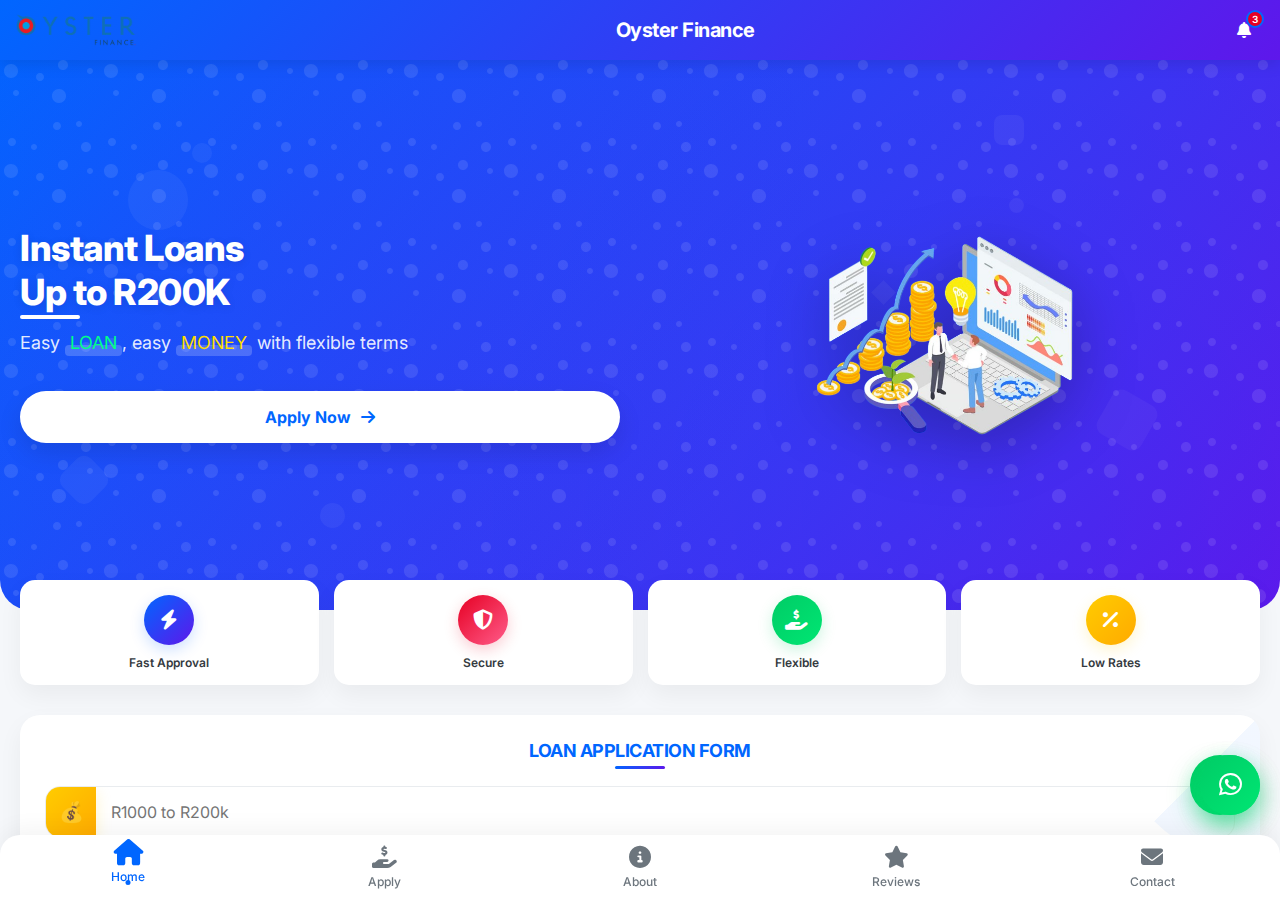
==== index.html @ 694b8315 "Update index.html" ====
<!DOCTYPE html>
<html lang="en">
<head>
<meta charset="UTF-8">
<meta name="viewport" content="width=device-width, initial-scale=1.0, maximum-scale=1.0, user-scalable=no, viewport-fit=cover">
<title>Oyster Finance</title>
<meta name="theme-color" content="#0066ff">
<meta name="apple-mobile-web-app-capable" content="yes">
<meta name="apple-mobile-web-app-status-bar-style" content="black-translucent">
<link rel="manifest" href="manifest.json">
<link rel="apple-touch-icon" href="img/logo.png">
<link href="https://fonts.googleapis.com/css2?family=Inter:wght@300;400;500;600;700;800&display=swap" rel="stylesheet">
<link rel="stylesheet" href="https://cdnjs.cloudflare.com/ajax/libs/font-awesome/6.4.0/css/all.min.css">
<style>
    /* Reset and Base Styles */
    * {
        margin: 0;
        padding: 0;
        box-sizing: border-box;
        -webkit-tap-highlight-color: transparent;
        font-family: 'Inter', -apple-system, BlinkMacSystemFont, 'Segoe UI', Roboto, Oxygen, Ubuntu, sans-serif;
    }

    :root {
        --primary: #0066ff;
        --primary-dark: #0055cc;
        --primary-light: #4d94ff;
        --primary-gradient: linear-gradient(135deg, #0066ff, #5e17eb);
        --secondary: #e60023;
        --secondary-dark: #cc0000;
        --secondary-light: #ff3355;
        --secondary-gradient: linear-gradient(135deg, #e60023, #ff5c8a);
        --success: #00cc66;
        --success-dark: #00aa55;
        --success-light: #33dd87;
        --success-gradient: linear-gradient(135deg, #00cc66, #00e673);
        --warning: #ffcc00;
        --warning-gradient: linear-gradient(135deg, #ffcc00, #ffaa00);
        --light: #f8f9fa;
        --dark: #212529;
        --gray: #6c757d;
        --gray-light: #e9ecef;
        --gray-dark: #343a40;
        --body-bg: #f5f7fa;
        --card-shadow: 0 10px 25px rgba(0, 0, 0, 0.05);
        --card-shadow-hover: 0 15px 35px rgba(0, 0, 0, 0.1);
        --bottom-nav-height: 65px;
        --header-height: 60px;
        --safe-area-top: env(safe-area-inset-top, 0px);
        --safe-area-bottom: env(safe-area-inset-bottom, 0px);
        --safe-area-left: env(safe-area-inset-left, 0px);
        --safe-area-right: env(safe-area-inset-right, 0px);
    }

    html, body {
        height: 100%;
        width: 100%;
        overflow-x: hidden;
        background-color: var(--body-bg);
        color: var(--dark);
        position: fixed;
        overscroll-behavior: none;
    }

    /* App Container */
    .app-container {
        display: flex;
        flex-direction: column;
        height: 100%;
        width: 100%;
        overflow: hidden;
        position: relative;
    }

    /* App Header */
    .app-header {
        height: calc(var(--header-height) + var(--safe-area-top));
        padding-top: var(--safe-area-top);
        background: var(--primary-gradient);
        color: white;
        display: flex;
        align-items: center;
        justify-content: space-between;
        padding-left: max(16px, var(--safe-area-left));
        padding-right: max(16px, var(--safe-area-right));
        position: relative;
        z-index: 10;
        box-shadow: 0 4px 15px rgba(0, 0, 0, 0.1);
    }

    .logo-container {
        display: flex;
        align-items: center;
        height: 40px;
    }

    .logo-container img {
        height: 32px;
        width: auto;
        margin-right: 10px;
    }

    .app-header h1 {
        font-size: 20px;
        font-weight: 700;
        letter-spacing: -0.5px;
    }

    .header-icon {
        width: 40px;
        height: 40px;
        display: flex;
        align-items: center;
        justify-content: center;
        border-radius: 50%;
        cursor: pointer;
        transition: all 0.2s;
        position: relative;
    }

    .header-icon:active {
        background-color: rgba(255, 255, 255, 0.2);
        transform: scale(0.95);
    }

    .header-icon .badge {
        position: absolute;
        top: 0;
        right: 0;
        width: 18px;
        height: 18px;
        background-color: var(--secondary);
        color: white;
        border-radius: 50%;
        font-size: 10px;
        font-weight: 600;
        display: flex;
        align-items: center;
        justify-content: center;
        border: 2px solid var(--primary);
        animation: pulse 2s infinite;
    }

    /* App Content */
    .app-content {
        flex: 1;
        overflow-y: auto;
        overflow-x: hidden;
        -webkit-overflow-scrolling: touch;
        padding-bottom: calc(var(--bottom-nav-height) + var(--safe-area-bottom) + 20px);
        scroll-behavior: smooth;
        position: relative;
    }

    /* Bottom Navigation */
    .bottom-nav {
        position: fixed;
        bottom: 0;
        left: 0;
        right: 0;
        height: calc(var(--bottom-nav-height) + var(--safe-area-bottom));
        padding-bottom: var(--safe-area-bottom);
        background-color: white;
        display: flex;
        justify-content: space-around;
        align-items: center;
        box-shadow: 0 -5px 25px rgba(0, 0, 0, 0.05);
        z-index: 100;
        border-top-left-radius: 20px;
        border-top-right-radius: 20px;
    }

    .nav-item {
        display: flex;
        flex-direction: column;
        align-items: center;
        justify-content: center;
        flex: 1;
        height: 100%;
        color: var(--gray);
        transition: all 0.3s;
        cursor: pointer;
        min-width: 60px;
        max-width: 80px;
        position: relative;
    }

    .nav-item.active {
        color: var(--primary);
        transform: translateY(-5px);
    }

    .nav-item.active::after {
        content: '';
        position: absolute;
        bottom: 10px;
        left: 50%;
        transform: translateX(-50%);
        width: 5px;
        height: 5px;
        background-color: var(--primary);
        border-radius: 50%;
    }

    .nav-item i {
        font-size: 22px;
        margin-bottom: 6px;
        transition: transform 0.3s;
    }

    .nav-item.active i {
        transform: scale(1.2);
    }

    .nav-item span {
        font-size: 12px;
        font-weight: 500;
        transition: opacity 0.3s;
    }

    /* Pages */
    .page {
        display: none;
        animation: fadeIn 0.3s ease-in-out;
        min-height: 100%;
    }

    .page.active {
        display: block;
    }

    @keyframes fadeIn {
        from { opacity: 0; transform: translateY(10px); }
        to { opacity: 1; transform: translateY(0); }
    }

    /* Advanced Hero Section with Grid Layout */
    .hero-section {
        position: relative;
        padding: 0;
        overflow: hidden;
        border-radius: 0 0 30px 30px;
        margin-bottom: 30px;
        height: 65vh;
        max-height: 550px;
        min-height: 450px;
        display: grid;
        grid-template-columns: 1fr 1fr;
    }

    .hero-bg {
        position: absolute;
        top: 0;
        left: 0;
        width: 100%;
        height: 100%;
        background: var(--primary-gradient);
        z-index: 1;
    }

    .hero-overlay {
        position: absolute;
        top: 0;
        left: 0;
        width: 100%;
        height: 100%;
        background: url("data:image/svg+xml,%3Csvg xmlns='http://www.w3.org/2000/svg' width='100' height='100' viewBox='0 0 100 100'%3E%3Cpath d='M11 18c3.866 0 7-3.134 7-7s-3.134-7-7-7-7 3.134-7 7 3.134 7 7 7zm48 25c3.866 0 7-3.134 7-7s-3.134-7-7-7-7 3.134-7 7 3.134 7 7 7zm-43-7c1.657 0 3-1.343 3-3s-1.343-3-3-3-3 1.343-3 3 1.343 3 3 3zm63 31c1.657 0 3-1.343 3-3s-1.343-3-3-3-3 1.343-3 3 1.343 3 3 3zM34 90c1.657 0 3-1.343 3-3s-1.343-3-3-3-3 1.343-3 3 1.343 3 3 3zm56-76c1.657 0 3-1.343 3-3s-1.343-3-3-3-3 1.343-3 3 1.343 3 3 3zM12 86c2.21 0 4-1.79 4-4s-1.79-4-4-4-4 1.79-4 4 1.79 4 4 4zm28-65c2.21 0 4-1.79 4-4s-1.79-4-4-4-4 1.79-4 4 1.79 4 4 4zm23-11c2.76 0 5-2.24 5-5s-2.24-5-5-5-5 2.24-5 5 2.24 5 5 5zm-6 60c2.21 0 4-1.79 4-4s-1.79-4-4-4-4 1.79-4 4 1.79 4 4 4zm29 22c2.76 0 5-2.24 5-5s-2.24-5-5-5-5 2.24-5 5 2.24 5 5 5z' fill='%23ffffff' fill-opacity='0.1'/%3E%3C/svg%3E"),
                         radial-gradient(circle at 25% 25%, rgba(94, 23, 235, 0.1) 0%, transparent 50%),
                         radial-gradient(circle at 75% 75%, rgba(0, 102, 255, 0.1) 0%, transparent 50%);
        z-index: 2;
        opacity: 1;
    }

    .hero-content {
        position: relative;
        z-index: 3;
        padding: 30px 20px;
        height: 100%;
        display: flex;
        flex-direction: column;
        justify-content: center;
        grid-column: 1;
    }

    .hero-image-container {
        position: relative;
        z-index: 3;
        height: 100%;
        display: flex;
        align-items: center;
        justify-content: center;
        grid-column: 2;
        padding: 20px;
    }

    .hero-title {
        font-size: 36px;
        font-weight: 800;
        color: white;
        margin-bottom: 15px;
        line-height: 1.2;
        letter-spacing: -0.5px;
        text-shadow: 0 2px 10px rgba(0, 0, 0, 0.1);
        position: relative;
    }

    .hero-title::after {
        content: '';
        position: absolute;
        bottom: -5px;
        left: 0;
        width: 60px;
        height: 4px;
        background: white;
        border-radius: 2px;
    }

    .hero-subtitle {
        font-size: 18px;
        color: rgba(255, 255, 255, 0.9);
        margin-bottom: 25px;
        line-height: 1.5;
        font-weight: 400;
    }

    .hero-highlight {
        position: relative;
        display: inline-block;
        padding: 0 5px;
        z-index: 1;
    }

    .hero-highlight::before {
        content: '';
        position: absolute;
        bottom: 0;
        left: 0;
        width: 100%;
        height: 40%;
        background-color: rgba(255, 255, 255, 0.2);
        z-index: -1;
        border-radius: 4px;
    }

    .hero-highlight.green {
        color: #00ff88;
    }

    .hero-highlight.yellow {
        color: #ffdd00;
    }

    .hero-cta {
        display: inline-flex;
        align-items: center;
        justify-content: center;
        padding: 16px 30px;
        background-color: white;
        color: var(--primary);
        border-radius: 30px;
        font-weight: 700;
        font-size: 16px;
        text-decoration: none;
        box-shadow: 0 10px 25px rgba(0, 0, 0, 0.1);
        transition: all 0.3s;
        margin-top: 10px;
        position: relative;
        overflow: hidden;
    }

    .hero-cta::before {
        content: '';
        position: absolute;
        top: 0;
        left: -100%;
        width: 100%;
        height: 100%;
        background: linear-gradient(90deg, transparent, rgba(255, 255, 255, 0.2), transparent);
        transition: 0.5s;
    }

    .hero-cta:active {
        transform: scale(0.98);
        box-shadow: 0 5px 15px rgba(0, 0, 0, 0.1);
    }

    .hero-cta:active::before {
        left: 100%;
    }

    .hero-cta i {
        margin-left: 10px;
        transition: transform 0.3s;
    }

    .hero-cta:active i {
        transform: translateX(5px);
    }

    .hero-image {
        width: 100%;
        max-width: 300px;
        z-index: 4;
        filter: drop-shadow(0 15px 30px rgba(0, 0, 0, 0.25));
        animation: float 6s ease-in-out infinite;
        transform-origin: center center;
    }

    @keyframes float {
        0% { transform: translateY(0px) rotate(0deg); }
        25% { transform: translateY(-10px) rotate(2deg); }
        50% { transform: translateY(-15px) rotate(0deg); }
        75% { transform: translateY(-10px) rotate(-2deg); }
        100% { transform: translateY(0px) rotate(0deg); }
    }

    /* Animated Elements in Hero */
    .hero-shapes-container {
        position: absolute;
        top: 0;
        left: 0;
        width: 100%;
        height: 100%;
        z-index: 2;
        overflow: hidden;
    }

    .hero-shape {
        position: absolute;
        z-index: 2;
        opacity: 0.5;
    }

    .hero-shape-1 {
        top: 20%;
        left: 10%;
        width: 60px;
        height: 60px;
        background-color: rgba(255, 255, 255, 0.1);
        border-radius: 50%;
        animation: pulse 4s infinite;
    }

    .hero-shape-2 {
        bottom: 20%;
        left: 5%;
        width: 40px;
        height: 40px;
        background-color: rgba(255, 255, 255, 0.1);
        border-radius: 10px;
        transform: rotate(45deg);
        animation: pulse 5s infinite 1s;
    }

    .hero-shape-3 {
        top: 10%;
        right: 20%;
        width: 30px;
        height: 30px;
        background-color: rgba(255, 255, 255, 0.1);
        border-radius: 8px;
        animation: pulse 6s infinite 2s;
    }

    .hero-shape-4 {
        bottom: 30%;
        right: 10%;
        width: 50px;
        height: 50px;
        background-color: rgba(255, 255, 255, 0.08);
        border-radius: 10px;
        transform: rotate(30deg);
        animation: float 8s infinite 1s ease-in-out;
    }

    .hero-shape-5 {
        top: 40%;
        right: 30%;
        width: 25px;
        height: 25px;
        background-color: rgba(255, 255, 255, 0.1);
        clip-path: polygon(50% 0%, 100% 50%, 50% 100%, 0% 50%);
        animation: spin 12s infinite linear;
    }

    .hero-shape-circle {
        position: absolute;
        border-radius: 50%;
        background: rgba(255, 255, 255, 0.05);
        animation: pulse-opacity 3s infinite ease-in-out;
    }

    .hero-circle-1 {
        top: 15%;
        left: 15%;
        width: 20px;
        height: 20px;
        animation-delay: 0s;
    }

    .hero-circle-2 {
        top: 25%;
        right: 20%;
        width: 15px;
        height: 15px;
        animation-delay: 0.5s;
    }

    .hero-circle-3 {
        bottom: 15%;
        left: 25%;
        width: 25px;
        height: 25px;
        animation-delay: 1s;
    }

    @keyframes pulse {
        0% { transform: scale(1); opacity: 0.5; }
        50% { transform: scale(1.2); opacity: 0.8; }
        100% { transform: scale(1); opacity: 0.5; }
    }

    @keyframes pulse-opacity {
        0% { opacity: 0.3; }
        50% { opacity: 0.8; }
        100% { opacity: 0.3; }
    }

    @keyframes spin {
        from { transform: rotate(0deg); }
        to { transform: rotate(360deg); }
    }

    /* Feature Icons Section */
    .feature-icons {
        display: grid;
        grid-template-columns: repeat(4, 1fr);
        gap: 15px;
        margin: -60px 20px 30px;
        position: relative;
        z-index: 10;
    }

    .feature-icon-item {
        background: white;
        border-radius: 15px;
        padding: 15px 10px;
        text-align: center;
        box-shadow: var(--card-shadow);
        transition: all 0.3s;
    }

    .feature-icon-item:active {
        transform: scale(0.97);
    }

    .feature-icon {
        width: 50px;
        height: 50px;
        margin: 0 auto 10px;
        display: flex;
        align-items: center;
        justify-content: center;
        border-radius: 50%;
        color: white;
        font-size: 20px;
    }

    .icon-blue {
        background: var(--primary-gradient);
        box-shadow: 0 5px 15px rgba(0, 102, 255, 0.2);
    }

    .icon-red {
        background: var(--secondary-gradient);
        box-shadow: 0 5px 15px rgba(230, 0, 35, 0.2);
    }

    .icon-green {
        background: var(--success-gradient);
        box-shadow: 0 5px 15px rgba(0, 204, 102, 0.2);
    }

    .icon-yellow {
        background: var(--warning-gradient);
        box-shadow: 0 5px 15px rgba(255, 204, 0, 0.2);
    }

    .feature-icon-title {
        font-size: 12px;
        font-weight: 600;
        color: var(--gray-dark);
    }

    /* Loan Form */
    .loan-form-container {
        margin: 30px 20px;
        position: relative;
        z-index: 10;
    }

    .loan-form {
        background-color: white;
        border-radius: 20px;
        padding: 25px;
        box-shadow: var(--card-shadow);
        transition: all 0.3s;
        position: relative;
        overflow: hidden;
    }

    .loan-form::before {
        content: '';
        position: absolute;
        top: 0;
        right: 0;
        width: 150px;
        height: 150px;
        background: linear-gradient(135deg, transparent 0%, transparent 50%, rgba(0, 102, 255, 0.05) 50%, rgba(0, 102, 255, 0.05) 100%);
        z-index: 0;
        border-radius: 0 0 0 150px;
    }

    .loan-form:active {
        box-shadow: var(--card-shadow-hover);
    }

    .loan-form-title {
        text-align: center;
        color: var(--primary);
        font-weight: 700;
        font-size: 18px;
        margin-bottom: 25px;
        letter-spacing: -0.5px;
        position: relative;
        z-index: 1;
    }

    .loan-form-title::after {
        content: '';
        position: absolute;
        bottom: -8px;
        left: 50%;
        transform: translateX(-50%);
        width: 50px;
        height: 3px;
        background: var(--primary-gradient);
        border-radius: 3px;
    }

    .input-with-icon {
        display: flex;
        align-items: center;
        border: 1px solid var(--gray-light);
        border-radius: 15px;
        overflow: hidden;
        margin-bottom: 16px;
        transition: all 0.3s;
        position: relative;
        z-index: 1;
    }

    .input-with-icon:focus-within {
        border-color: var(--primary);
        box-shadow: 0 0 0 3px rgba(0, 102, 255, 0.1);
    }

    .icon-container {
        width: 50px;
        height: 50px;
        display: flex;
        align-items: center;
        justify-content: center;
        flex-shrink: 0;
        font-size: 20px;
    }

    .icon-yellow {
        background: var(--warning-gradient);
    }

    .icon-green {
        background: var(--success-gradient);
    }

    .icon-blue {
        background: var(--primary-gradient);
    }

    .input-with-icon input,
    .input-with-icon select {
        flex: 1;
        border: none;
        padding: 15px;
        font-size: 16px;
        outline: none;
        color: var(--dark);
        background: transparent;
    }

    .input-with-icon select {
        appearance: none;
        background-image: url("data:image/svg+xml,%3Csvg xmlns='http://www.w3.org/2000/svg' width='16' height='16' viewBox='0 0 24 24' fill='none' stroke='%236c757d' stroke-width='2' stroke-linecap='round' stroke-linejoin='round'%3E%3Cpolyline points='6 9 12 15 18 9'%3E%3C/polyline%3E%3C/svg%3E");
        background-repeat: no-repeat;
        background-position: right 15px center;
        padding-right: 40px;
    }

    /* Card Styles */
    .card {
        background-color: white;
        border-radius: 20px;
        padding: 25px;
        margin: 0 20px 20px;
        box-shadow: var(--card-shadow);
        transition: all 0.3s;
        position: relative;
        overflow: hidden;
    }

    .card::before {
        content: '';
        position: absolute;
        top: -10px;
        right: -10px;
        width: 30px;
        height: 30px;
        border-radius: 50%;
        background-color: rgba(0, 102, 255, 0.05);
        z-index: 0;
    }

    .card:active {
        transform: scale(0.98);
        box-shadow: var(--card-shadow-hover);
    }

    .card-title {
        font-size: 20px;
        font-weight: 700;
        margin-bottom: 15px;
        color: var(--dark);
        letter-spacing: -0.5px;
        position: relative;
    }

    .card-title.with-line::after {
        content: '';
        position: absolute;
        bottom: -8px;
        left: 0;
        width: 40px;
        height: 3px;
        background: var(--primary-gradient);
        border-radius: 3px;
    }

    .card-subtitle {
        font-size: 16px;
        color: var(--gray);
        margin-bottom: 20px;
        line-height: 1.5;
    }
    
            /* Loan Calculator */
        .calculator-container {
            margin: 0 20px 30px;
        }

        .calculator-card {
            background-color: white;
            border-radius: 20px;
            padding: 25px;
            box-shadow: var(--card-shadow);
        }

        .calculator-title {
            font-size: 20px;
            font-weight: 700;
            margin-bottom: 20px;
            color: var(--primary);
            text-align: center;
        }

        .slider-container {
            margin-bottom: 25px;
        }

        .slider-label {
            display: flex;
            justify-content: space-between;
            margin-bottom: 10px;
        }

        .slider-label span {
            font-size: 15px;
            font-weight: 600;
            color: var(--gray-dark);
        }

        .slider-value {
            font-size: 16px;
            font-weight: 700;
            color: var(--primary);
        }

        .range-slider {
            -webkit-appearance: none;
            width: 100%;
            height: 8px;
            border-radius: 4px;
            background: var(--gray-light);
            outline: none;
        }

        .range-slider::-webkit-slider-thumb {
            -webkit-appearance: none;
            appearance: none;
            width: 24px;
            height: 24px;
            border-radius: 50%;
            background: var(--primary-gradient);
            cursor: pointer;
            box-shadow: 0 2px 5px rgba(0, 0, 0, 0.2);
        }

        .range-slider::-moz-range-thumb {
            width: 24px;
            height: 24px;
            border-radius: 50%;
            background: var(--primary);
            cursor: pointer;
            border: none;
            box-shadow: 0 2px 5px rgba(0, 0, 0, 0.2);
        }

        .calculator-result {
            background: var(--primary-gradient);
            color: white;
            border-radius: 15px;
            padding: 20px;
            text-align: center;
            margin-top: 20px;
        }

        .result-title {
            font-size: 16px;
            font-weight: 600;
            margin-bottom: 10px;
            opacity: 0.9;
        }

        .result-amount {
            font-size: 28px;
            font-weight: 800;
            margin-bottom: 5px;
        }

        .result-details {
            font-size: 14px;
            opacity: 0.9;
        }

    /* Button Styles */
    .btn {
        display: inline-flex;
        align-items: center;
        justify-content: center;
        padding: 15px 25px;
        border-radius: 15px;
        font-weight: 600;
        font-size: 16px;
        border: none;
        cursor: pointer;
        transition: all 0.3s;
        min-height: 50px;
        min-width: 50px;
        text-decoration: none;
        position: relative;
        overflow: hidden;
    }

    .btn::before {
        content: '';
        position: absolute;
        top: 0;
        left: -100%;
        width: 100%;
        height: 100%;
        background: linear-gradient(90deg, transparent, rgba(255, 255, 255, 0.2), transparent);
        transition: 0.5s;
    }

    .btn:active::before {
        left: 100%;
    }

    .btn-primary {
        background: var(--primary-gradient);
        color: white;
        box-shadow: 0 5px 15px rgba(0, 102, 255, 0.3);
    }

    .btn-primary:active {
        background: var(--primary-dark);
        transform: scale(0.98);
        box-shadow: 0 2px 8px rgba(0, 102, 255, 0.2);
    }

    .btn-secondary {
        background: var(--secondary-gradient);
        color: white;
        box-shadow: 0 5px 15px rgba(230, 0, 35, 0.3);
    }

    .btn-secondary:active {
        background: var(--secondary-dark);
        transform: scale(0.98);
        box-shadow: 0 2px 8px rgba(230, 0, 35, 0.2);
    }

    .btn-success {
        background: var(--success-gradient);
        color: white;
        box-shadow: 0 5px 15px rgba(0, 204, 102, 0.3);
    }

    .btn-success:active {
        transform: scale(0.98);
        box-shadow: 0 2px 8px rgba(0, 204, 102, 0.2);
    }

    .btn-outline {
        background-color: transparent;
        border: 2px solid var(--primary);
        color: var(--primary);
    }

    .btn-outline:active {
        background-color: rgba(0, 102, 255, 0.05);
        transform: scale(0.98);
    }

    .btn-block {
        display: flex;
        width: 100%;
    }

    .btn-icon {
        margin-right: 10px;
    }

    /* Stats Section */
    .stats-section {
        display: flex;
        justify-content: space-between;
        margin: 0 20px 30px;
        gap: 10px;
    }

    .stat-box {
        background: var(--secondary-gradient);
        border-radius: 20px;
        padding: 20px 15px;
        color: white;
        text-align: center;
        flex: 1;
        box-shadow: 0 10px 20px rgba(230, 0, 35, 0.15);
        position: relative;
        overflow: hidden;
        transition: all 0.3s;
    }

    .stat-box:active {
        transform: scale(0.98);
        box-shadow: 0 5px 15px rgba(230, 0, 35, 0.1);
    }

    .stat-box::before {
        content: '';
        position: absolute;
        top: -10px;
        right: -10px;
        width: 60px;
        height: 60px;
        background-color: rgba(255, 255, 255, 0.1);
        border-radius: 50%;
    }

    .stat-box::after {
        content: '';
        position: absolute;
        bottom: -15px;
        left: -15px;
        width: 80px;
        height: 80px;
        background-color: rgba(255, 255, 255, 0.05);
        border-radius: 50%;
    }

    .stat-box h3 {
        font-size: 24px;
        font-weight: 800;
        margin-bottom: 5px;
        position: relative;
        z-index: 1;
    }

    .stat-box p {
        font-size: 14px;
        opacity: 0.9;
        margin: 0;
        position: relative;
        z-index: 1;
        font-weight: 500;
    }

    /* Why Choose Us Section */
    .why-item {
        display: flex;
        margin-bottom: 25px;
        position: relative;
        z-index: 1;
    }

    .why-item:last-child {
        margin-bottom: 0;
    }

    .why-icon {
        width: 60px;
        height: 60px;
        border-radius: 18px;
        margin-right: 20px;
        display: flex;
        align-items: center;
        justify-content: center;
        flex-shrink: 0;
        font-size: 24px;
        box-shadow: 0 8px 16px rgba(0, 0, 0, 0.1);
        position: relative;
        overflow: hidden;
    }

    .why-icon::before {
        content: '';
        position: absolute;
        top: -10px;
        left: -10px;
        width: 20px;
        height: 20px;
        background-color: rgba(255, 255, 255, 0.1);
        border-radius: 50%;
    }

    .why-icon.red {
        background: var(--secondary-gradient);
        color: white;
    }

    .why-icon.blue {
        background: var(--primary-gradient);
        color: white;
    }

    .why-icon.green {
        background: var(--success-gradient);
        color: white;
    }

    .why-content h3 {
        font-size: 18px;
        font-weight: 700;
        margin-bottom: 8px;
        letter-spacing: -0.5px;
    }

    .why-content p {
        font-size: 15px;
        color: var(--gray);
        margin: 0;
        line-height: 1.5;
    }

    /* Process Steps */
    .process-steps {
        margin: 30px 0;
        position: relative;
    }

    .step {
        display: flex;
        margin-bottom: 30px;
        position: relative;
    }

    .step:last-child {
        margin-bottom: 0;
    }

    .step-number {
        width: 40px;
        height: 40px;
        border-radius: 50%;
        background: var(--primary-gradient);
        color: white;
        display: flex;
        align-items: center;
        justify-content: center;
        font-weight: 700;
        margin-right: 20px;
        flex-shrink: 0;
        position: relative;
        z-index: 1;
        box-shadow: 0 5px 15px rgba(0, 102, 255, 0.2);
    }

    .step:not(:last-child) .step-number::after {
        content: '';
        position: absolute;
        top: 100%;
        left: 50%;
        width: 2px;
        height: 40px;
        background-color: var(--gray-light);
        transform: translateX(-50%);
        z-index: 0;
    }

    .step-content h4 {
        font-size: 18px;
        font-weight: 700;
        margin-bottom: 8px;
        letter-spacing: -0.5px;
    }

    .step-content p {
        font-size: 15px;
        color: var(--gray);
        margin: 0;
        line-height: 1.5;
    }

    /* Reviews Section */
    .review-card {
        background-color: white;
        border-radius: 20px;
        padding: 25px;
        margin-bottom: 20px;
        box-shadow: var(--card-shadow);
        transition: all 0.3s;
        position: relative;
        overflow: hidden;
    }

    .review-card:active {
        transform: scale(0.98);
        box-shadow: var(--card-shadow-hover);
    }

    .review-card::before {
        content: '"';
        position: absolute;
        top: 10px;
        right: 15px;
        font-size: 80px;
        color: rgba(0, 102, 255, 0.05);
        font-family: Georgia, serif;
        line-height: 1;
    }

    .review-rating {
        color: var(--warning);
        font-size: 20px;
        margin-bottom: 15px;
    }

    .review-text {
        font-size: 16px;
        margin-bottom: 20px;
        line-height: 1.6;
        color: var(--gray-dark);
    }

    .review-author {
        display: flex;
        align-items: center;
    }

    .review-avatar {
        width: 45px;
        height: 45px;
        border-radius: 50%;
        background: var(--primary-gradient);
        margin-right: 15px;
        display: flex;
        align-items: center;
        justify-content: center;
        color: white;
        font-weight: 700;
        font-size: 16px;
        box-shadow: 0 5px 15px rgba(0, 102, 255, 0.2);
    }

    .review-info h5 {
        font-size: 16px;
        font-weight: 700;
        margin: 0 0 5px;
        letter-spacing: -0.5px;
    }

    .review-info span {
        font-size: 14px;
        color: var(--gray);
    }

    /* Recent Reviews */
    .recent-reviews {
        background-color: rgba(0, 102, 255, 0.05);
        border-radius: 20px;
        padding: 20px;
        margin: 0 20px 20px;
    }

    .recent-reviews h3 {
        font-size: 18px;
        font-weight: 700;
        margin-bottom: 15px;
        letter-spacing: -0.5px;
    }

    .recent-reviews ul {
        list-style: none;
    }

    .recent-reviews li {
        font-size: 15px;
        padding: 12px 0;
        border-bottom: 1px solid rgba(0, 0, 0, 0.05);
        display: flex;
        align-items: center;
    }

    .recent-reviews li:last-child {
        border-bottom: none;
    }

    .recent-reviews li strong {
        margin-right: 5px;
        color: var(--dark);
    }

    /* Contact Form */
    .contact-info {
        margin-bottom: 30px;
    }

    .contact-item {
        display: flex;
        align-items: center;
        margin-bottom: 20px;
    }

    .contact-icon {
        width: 50px;
        height: 50px;
        border-radius: 15px;
        background: var(--primary-gradient);
        display: flex;
        align-items: center;
        justify-content: center;
        margin-right: 20px;
        flex-shrink: 0;
        color: white;
        box-shadow: 0 5px 15px rgba(0, 102, 255, 0.2);
    }

    .contact-icon i {
        font-size: 22px;
    }

    .contact-text {
        font-size: 15px;
        line-height: 1.5;
    }

    .contact-text strong {
        display: block;
        font-weight: 700;
        margin-bottom: 5px;
        font-size: 16px;
        letter-spacing: -0.5px;
    }

    /* Form Styles */
    .form-group {
        margin-bottom: 20px;
    }

    .form-label {
        display: block;
        margin-bottom: 10px;
        font-weight: 600;
        font-size: 15px;
        color: var(--gray-dark);
    }

    .form-control {
        width: 100%;
        padding: 15px 20px;
        border-radius: 15px;
        border: 2px solid var(--gray-light);
        font-size: 16px;
        transition: all 0.3s;
        background-color: white;
        appearance: none;
        min-height: 50px;
    }

    .form-control:focus {
        outline: none;
        border-color: var(--primary);
        box-shadow: 0 0 0 3px rgba(0, 102, 255, 0.1);
    }

    textarea.form-control {
        min-height: 120px;
        resize: vertical;
    }

    /* Popup Notification */
    .popup-notification {
        position: fixed;
        bottom: calc(var(--bottom-nav-height) + var(--safe-area-bottom) + 20px);
        left: 20px;
        right: 20px;
        background: var(--success-gradient);
        color: white;
        padding: 20px;
        border-radius: 15px;
        box-shadow: 0 10px 25px rgba(0, 0, 0, 0.15);
        transform: translateY(150%);
        transition: transform 0.4s cubic-bezier(0.175, 0.885, 0.32, 1.275);
        z-index: 90;
        display: flex;
        align-items: center;
    }

    .popup-notification.show {
        transform: translateY(0);
    }

    .popup-icon {
        margin-right: 15px;
        font-size: 24px;
    }

    .popup-text {
        flex: 1;
        font-size: 15px;
        font-weight: 500;
    }

    /* Floating Action Button */
    .fab {
        position: fixed;
        bottom: calc(var(--bottom-nav-height) + var(--safe-area-bottom) + 20px);
        right: 20px;
        width: 60px;
        height: 60px;
        border-radius: 50%;
        background: var(--success-gradient);
        color: white;
        display: flex;
        align-items: center;
        justify-content: center;
        box-shadow: 0 10px 25px rgba(0, 204, 102, 0.3);
        z-index: 90;
        cursor: pointer;
        transition: all 0.3s;
        animation: pulse 2s infinite;
    }

    .fab:active {
        transform: scale(0.95);
        box-shadow: 0 5px 15px rgba(0, 204, 102, 0.2);
    }

    .fab i {
        font-size: 26px;
    }

    /* Animated Progress Bar */
    .progress-container {
        height: 6px;
        background-color: var(--gray-light);
        border-radius: 3px;
        margin-bottom: 25px;
        overflow: hidden;
    }

    .progress-bar {
        height: 100%;
        background: var(--primary-gradient);
        width: 0;
        transition: width 0.5s ease;
        border-radius: 3px;
    }

    /* App Features Section */
    .features-grid {
        display: grid;
        grid-template-columns: 1fr 1fr;
        gap: 15px;
        margin-bottom: 20px;
    }

    .feature-card {
        background-color: white;
        border-radius: 15px;
        padding: 20px;
        text-align: center;
        box-shadow: 0 5px 15px rgba(0, 0, 0, 0.05);
        transition: all 0.3s;
        position: relative;
        overflow: hidden;
    }

    .feature-card::before {
        content: '';
        position: absolute;
        bottom: 0;
        left: 0;
        width: 100%;
        height: 3px;
        background: var(--primary-gradient);
        transform: scaleX(0);
        transform-origin: left;
        transition: transform 0.3s ease;
    }

    .feature-card:active {
        transform: translateY(-5px);
    }

    .feature-card:active::before {
        transform: scaleX(1);
    }

    .feature-icon-large {
        font-size: 32px;
        width: 70px;
        height: 70px;
        margin: 0 auto 15px;
        display: flex;
        align-items: center;
        justify-content: center;
        border-radius: 50%;
        background: var(--light);
        color: var(--primary);
        transition: all 0.3s;
    }

    .feature-card:active .feature-icon-large {
        transform: scale(1.1);
        color: white;
        background: var(--primary-gradient);
    }

    .feature-title {
        font-size: 16px;
        font-weight: 700;
        margin-bottom: 10px;
        color: var(--dark);
    }

    .feature-text {
        font-size: 14px;
        color: var(--gray);
        line-height: 1.5;
    }

    /* Loader */
    .loader {
        display: none;
        position: fixed;
        top: 0;
        left: 0;
        right: 0;
        bottom: 0;
        background-color: rgba(255, 255, 255, 0.9);
        z-index: 1000;
        align-items: center;
        justify-content: center;
        flex-direction: column;
    }

    .loader.show {
        display: flex;
    }

    .spinner {
        width: 50px;
        height: 50px;
        border: 4px solid rgba(0, 102, 255, 0.1);
        border-radius: 50%;
        border-top-color: var(--primary);
        animation: spin 1s linear infinite;
        margin-bottom: 20px;
    }

    @keyframes spin {
        to { transform: rotate(360deg); }
    }

    /* New Testimonial Slider */
    .testimonial-slider {
        position: relative;
        overflow: hidden;
        margin: 0 20px 30px;
        padding: 20px 0;
    }

    .testimonial-slides {
        display: flex;
        transition: transform 0.5s ease;
    }

    .testimonial-slide {
        min-width: 100%;
        padding: 0 10px;
        box-sizing: border-box;
    }

    .testimonial-card {
        background: white;
        border-radius: 20px;
        padding: 25px;
        box-shadow: var(--card-shadow);
        text-align: center;
        position: relative;
    }

    .testimonial-avatar {
        width: 70px;
        height: 70px;
        border-radius: 50%;
        background: var(--primary-gradient);
        margin: 0 auto 15px;
        display: flex;
        align-items: center;
        justify-content: center;
        color: white;
        font-size: 24px;
        font-weight: 700;
        box-shadow: 0 8px 20px rgba(0, 102, 255, 0.2);
    }

    .testimonial-stars {
        color: var(--warning);
        font-size: 18px;
        margin-bottom: 15px;
    }

    .testimonial-text {
        font-size: 15px;
        color: var(--gray-dark);
        line-height: 1.6;
        margin-bottom: 15px;
    }

    .testimonial-name {
        font-size: 16px;
        font-weight: 700;
        color: var(--dark);
        margin-bottom: 5px;
    }

    .testimonial-date {
        font-size: 14px;
        color: var(--gray);
    }

    .slider-dots {
        display: flex;
        justify-content: center;
        margin-top: 20px;
    }

    .slider-dot {
        width: 10px;
        height: 10px;
        border-radius: 50%;
        background: var(--gray-light);
        margin: 0 5px;
    }

    .slider-dot.active {
        background: var(--primary);
    }

    /* Promotional Cards */
    .promo-card {
        border-radius: 20px;
        padding: 20px;
        margin: 0 20px 20px;
        position: relative;
        overflow: hidden;
        display: flex;
        align-items: center;
        background: var(--primary-gradient);
        color: white;
        box-shadow: 0 10px 25px rgba(0, 102, 255, 0.2);
    }

    .promo-content {
        flex: 1;
    }

    .promo-title {
        font-size: 20px;
        font-weight: 700;
        margin-bottom: 10px;
    }

    .promo-text {
        font-size: 15px;
        opacity: 0.9;
        margin-bottom: 15px;
    }

    .promo-button {
        background: white;
        color: var(--primary);
        padding: 10px 20px;
        border-radius: 30px;
        font-weight: 600;
        font-size: 14px;
        display: inline-block;
        border: none;
    }

    .promo-image {
        width: 100px;
        height: 100px;
        margin-left: 20px;
        flex-shrink: 0;
        position: relative;
        z-index: 1;
    }

    .promo-image img {
        width: 100%;
        height: 100%;
        object-fit: contain;
    }

    .promo-pattern {
        position: absolute;
        top: 0;
        right: 0;
        width: 100%;
        height: 100%;
        background-image: url("data:image/svg+xml,%3Csvg width='100' height='100' viewBox='0 0 100 100' xmlns='http://www.w3.org/2000/svg'%3E%3Cpath d='M11 18c3.866 0 7-3.134 7-7s-3.134-7-7-7-7 3.134-7 7 3.134 7 7 7zm48 25c3.866 0 7-3.134 7-7s-3.134-7-7-7-7 3.134-7 7 3.134 7 7 7zm-43-7c1.657 0 3-1.343 3-3s-1.343-3-3-3-3 1.343-3 3 1.343 3 3 3zm63 31c1.657 0 3-1.343 3-3s-1.343-3-3-3-3 1.343-3 3 1.343 3 3 3z' fill='%23ffffff' fill-opacity='0.1' fill-rule='evenodd'/%3E%3C/svg%3E");
        opacity: 0.3;
    }

    /* Authority Cards */
    .authority-card {
        background: white;
        border-radius: 15px;
        padding: 20px;
        margin-bottom: 20px;
        box-shadow: 0 5px 15px rgba(0, 0, 0, 0.05);
        text-align: center;
    }

    .authority-icon {
        width: 60px;
        height: 60px;
        border-radius: 50%;
        background: var(--primary-gradient);
        display: flex;
        align-items: center;
        justify-content: center;
        margin: 0 auto 15px;
        color: white;
        font-size: 24px;
        box-shadow: 0 8px 20px rgba(0, 102, 255, 0.2);
    }

    .authority-title {
        font-size: 18px;
        font-weight: 700;
        margin-bottom: 10px;
        color: var(--dark);
    }

    .authority-text {
        font-size: 15px;
        color: var(--gray);
        margin-bottom: 20px;
        line-height: 1.5;
    }

    /* Form Steps */
    .form-step {
        display: none;
    }

    .form-step.active {
        display: block;
        animation: fadeIn 0.3s ease-in-out;
    }

    .form-navigation {
        display: flex;
        justify-content: space-between;
        margin-top: 20px;
    }

    /* Map Container */
    .map-container {
        border-radius: 20px;
        overflow: hidden;
        height: 250px;
        box-shadow: var(--card-shadow);
    }

    .map-container iframe {
        width: 100%;
        height: 100%;
        border: 0;
    }

    /* Utility Classes */
    .text-center { text-align: center; }
    .mb-10 { margin-bottom: 10px; }
    .mb-20 { margin-bottom: 20px; }
    .mt-20 { margin-top: 20px; }
    .p-0 { padding: 0; }
    .text-primary { color: var(--primary); }
    .text-success { color: var(--success); }
    .text-warning { color: var(--warning); }
    .text-danger { color: var(--secondary); }
    .fw-bold { font-weight: 700; }
    .d-flex { display: flex; }
    .align-center { align-items: center; }
    .justify-between { justify-content: space-between; }
    .flex-column { flex-direction: column; }
    .w-100 { width: 100%; }
    .h-100 { height: 100%; }

    /* Animated Background Elements */
    .animated-bg {
        position: absolute;
        width: 100%;
        height: 100%;
        top: 0;
        left: 0;
        z-index: 0;
        overflow: hidden;
    }

    .animated-circle {
        position: absolute;
        border-radius: 50%;
        opacity: 0.05;
        animation: floatAround 15s infinite linear;
    }

    .circle-1 {
        width: 150px;
        height: 150px;
        background: var(--primary);
        top: 10%;
        left: 10%;
        animation-duration: 20s;
    }

    .circle-2 {
        width: 100px;
        height: 100px;
        background: var(--secondary);
        bottom: 20%;
        right: 10%;
        animation-duration: 25s;
    }

    .circle-3 {
        width: 70px;
        height: 70px;
        background: var(--success);
        top: 40%;
        right: 20%;
        animation-duration: 30s;
    }

    @keyframes floatAround {
        0% { transform: translate(0, 0) rotate(0deg); }
        25% { transform: translate(50px, 25px) rotate(90deg); }
        50% { transform: translate(25px, 50px) rotate(180deg); }
        75% { transform: translate(-25px, 25px) rotate(270deg); }
        100% { transform: translate(0, 0) rotate(360deg); }
    }
</style>
</head>
<body>
<div class="app-container">
    <!-- App Header -->
    <div class="app-header">
        <div class="logo-container">
            <img src="img/logo.png" alt="Oyster Finance">
        </div>
        <h1>Oyster Finance</h1>
        <div class="header-icon">
            <i class="fas fa-bell"></i>
            <div class="badge">3</div>
        </div>
    </div>

    <!-- App Content -->
    <div class="app-content">
        <!-- Home Page -->
        <div class="page active" id="home">
            <div class="hero-section">
                <div class="hero-bg"></div>
                <div class="hero-overlay"></div>
                
                <div class="hero-shapes-container">
                    <div class="hero-shape hero-shape-1"></div>
                    <div class="hero-shape hero-shape-2"></div>
                    <div class="hero-shape hero-shape-3"></div>
                    <div class="hero-shape hero-shape-4"></div>
                    <div class="hero-shape hero-shape-5"></div>
                    <div class="hero-shape-circle hero-circle-1"></div>
                    <div class="hero-shape-circle hero-circle-2"></div>
                    <div class="hero-shape-circle hero-circle-3"></div>
                </div>
                
                <div class="hero-content">
                    <h1 class="hero-title">Instant Loans<br>Up to R200K</h1>
                    <p class="hero-subtitle">Easy <span class="hero-highlight green">LOAN</span>, easy <span class="hero-highlight yellow">MONEY</span> with flexible terms</p>
                    <a href="#" class="hero-cta">Apply Now <i class="fas fa-arrow-right"></i></a>
                </div>
                
                <div class="hero-image-container">
                    <img src="img/screenshot-2025-03-19-10-04-04-removebg-preview (1).png" alt="Financial illustration" class="hero-image">
                </div>
            </div>

            <div class="feature-icons">
                <div class="feature-icon-item">
                    <div class="feature-icon icon-blue">
                        <i class="fas fa-bolt"></i>
                    </div>
                    <div class="feature-icon-title">Fast Approval</div>
                </div>
                <div class="feature-icon-item">
                    <div class="feature-icon icon-red">
                        <i class="fas fa-shield-alt"></i>
                    </div>
                    <div class="feature-icon-title">Secure</div>
                </div>
                <div class="feature-icon-item">
                    <div class="feature-icon icon-green">
                        <i class="fas fa-hand-holding-usd"></i>
                    </div>
                    <div class="feature-icon-title">Flexible</div>
                </div>
                <div class="feature-icon-item">
                    <div class="feature-icon icon-yellow">
                        <i class="fas fa-percentage"></i>
                    </div>
                    <div class="feature-icon-title">Low Rates</div>
                </div>
            </div>

            <div class="loan-form-container">
                <div class="loan-form">
                    <h3 class="loan-form-title">LOAN APPLICATION FORM</h3>
                    <div class="input-with-icon">
                        <div class="icon-container icon-yellow">💰</div>
                        <input type="text" placeholder="R1000 to R200k" id="loanAmount">
                    </div>
                    <div class="input-with-icon">
                        <div class="icon-container icon-green">💵</div>
                        <input type="text" placeholder="Annual Income" id="annualIncome">
                    </div>
                    <div class="input-with-icon">
                        <div class="icon-container icon-blue">🏦</div>
                        <select id="loanPurpose">
                            <option>Personal Loan</option>
                            <option>Education Loan</option>
                            <option>Business Loan</option>
                            <option>Medical Loan</option>
                            <option>Consolidation Loan</option>
                        </select>
                    </div>
                    <button class="btn btn-secondary btn-block" id="submitToWhatsapp">
                        <i class="fab fa-whatsapp btn-icon"></i> Submit To Whatsapp
                    </button>
                </div>
            </div>
 <!-- Loan Calculator Section -->
                <div class="calculator-container">
                    <div class="calculator-card">
                        <div class="calculator-title">Loan Calculator</div>
                        <div class="slider-container">
                            <div class="slider-label">
                                <span>Loan Amount</span>
                                <span class="slider-value" id="loanAmountValue">R50,000</span>
                            </div>
                            <input type="range" min="1000" max="500000" value="50000" class="range-slider" id="loanAmountSlider">
                        </div>
                        <div class="slider-container">
                            <div class="slider-label">
                                <span>Loan Term (months)</span>
                                <span class="slider-value" id="loanTermValue">24</span>
                            </div>
                            <input type="range" min="3" max="160" value="24" class="range-slider" id="loanTermSlider">
                        </div>
                        <div class="slider-container">
                            <div class="slider-label">
                                <span>Interest Rate (%)</span>
                                <span class="slider-value" id="interestRateValue">10%</span>
                            </div>
                            <input type="range" min="3" max="5" value="3" class="range-slider" id="interestRateSlider">
                        </div>
                        <div class="calculator-result">
                            <div class="result-title">Monthly Payment</div>
                            <div class="result-amount" id="monthlyPayment">R2,307</div>
                            <div class="result-details">Total Repayment: <span id="totalRepayment">R55,368</span></div>
                        </div>
                    </div>
                </div>

                <div class="card">
                    <div class="card-title">Why Choose Us?</div>
                    <div class="why-item">
                        <div class="why-icon red">
                            <i class="fas fa-bolt"></i>
                        </div>
                        <div class="why-content">
                            <h3>Money in 1 Hour!</h3>
                            <p>Fast loans with quick approval. Get the financial support you need within an hour!</p>
                        </div>
                    </div>
                    <div class="why-item">
                        <div class="why-icon blue">
                            <i class="fas fa-headset"></i>
                        </div>
                        <div class="why-content">
                            <h3>24/7 Support</h3>
                            <p>Our dedicated support team is available via phone, chat, or email to assist you at any time.</p>
                        </div>
                    </div>
                    <div class="why-item">
                        <div class="why-icon green">
                            <i class="fas fa-gift"></i>
                        </div>
                        <div class="why-content">
                            <h3>Earn Rewards</h3>
                            <p>Every smart money move earns you points. Redeem for cash, loan payments, and more.</p>
                        </div>
                    </div>
                    <button class="btn btn-primary btn-block mt-20">Apply Now!</button>
                </div>
                
            <div class="stats-section">
                <div class="stat-box">
                    <h3 id="paidOutCounter">0</h3>
                    <p>💸 Paid Out in Loans</p>
                </div>
                <div class="stat-box">
                    <h3 id="approvedCounter">0</h3>
                    <p>✅ Loans Approved</p>
                </div>
                <div class="stat-box">
                    <h3 id="onlineCounter">0</h3>
                    <p>👥 Active Users Online</p>
                </div>
            </div>

            <div class="promo-card">
                <div class="promo-content">
                    <h3 class="promo-title">Special Offer!</h3>
                    <p class="promo-text">Apply now and get reduced interest rates for the first 3 months!</p>
                    <button class="promo-button">Learn More</button>
                </div>
                <div class="promo-image">
                    <img src="img/discount.png" alt="Special offer">
                </div>
                <div class="promo-pattern"></div>
            </div>

            <div class="card">
                <div class="card-title with-line">Why Choose Us?</div>
                <div class="why-item">
                    <div class="why-icon red">
                        <i class="fas fa-bolt"></i>
                    </div>
                    <div class="why-content">
                        <h3>Money in 1 Hour!</h3>
                        <p>Fast loans with quick approval. Get the financial support you need within an hour!</p>
                    </div>
                </div>
                <div class="why-item">
                    <div class="why-icon blue">
                        <i class="fas fa-headset"></i>
                    </div>
                    <div class="why-content">
                        <h3>24/7 Support</h3>
                        <p>Our dedicated support team is available via phone, chat, or email to assist you at any time.</p>
                    </div>
                </div>
                <div class="why-item">
                    <div class="why-icon green">
                        <i class="fas fa-gift"></i>
                    </div>
                    <div class="why-content">
                        <h3>Earn Rewards</h3>
                        <p>Every smart money move earns you points. Redeem for cash, loan payments, and more.</p>
                    </div>
                </div>
                <button class="btn btn-primary btn-block mt-20">Apply Now!</button>
            </div>

            <div class="testimonial-slider">
                <div class="testimonial-slides" id="testimonialSlides">
                    <div class="testimonial-slide">
                        <div class="testimonial-card">
                            <div class="testimonial-avatar">JD</div>
                            <div class="testimonial-stars">★★★★★</div>
                            <p class="testimonial-text">"I received my loan within just 45 minutes after approval. The process was incredibly smooth and hassle-free."</p>
                            <h4 class="testimonial-name">John Doe</h4>
                            <p class="testimonial-date">15 minutes ago</p>
                        </div>
                    </div>
                    <div class="testimonial-slide">
                        <div class="testimonial-card">
                            <div class="testimonial-avatar">MS</div>
                            <div class="testimonial-stars">★★★★★</div>
                            <p class="testimonial-text">"Fantastic service! I couldn't believe how quickly they processed my application and transferred the funds."</p>
                            <h4 class="testimonial-name">Maria Smith</h4>
                            <p class="testimonial-date">25 minutes ago</p>
                        </div>
                    </div>
                    <div class="testimonial-slide">
                        <div class="testimonial-card">
                            <div class="testimonial-avatar">RJ</div>
                            <div class="testimonial-stars">★★★★★</div>
                            <p class="testimonial-text">"The customer service is exceptional. They guided me through every step and made sure I understood everything."</p>
                            <h4 class="testimonial-name">Robert Johnson</h4>
                            <p class="testimonial-date">1 hour ago</p>
                        </div>
                    </div>
                </div>
                <div class="slider-dots">
                    <div class="slider-dot active"></div>
                    <div class="slider-dot"></div>
                    <div class="slider-dot"></div>
                </div>
            </div>

            <div class="card">
                <div class="card-title with-line">Get a personal loan from just 3% Interest rate</div>
                <p>We're a Top South Africa's specialist credit provider. It's all we do. We work with you to find the best solution to your personal, business and home loan needs.</p>
                <p class="mt-20">OYSTER PERSONAL FINANCE (PTY) LTD is flexible, approachable and service oriented. We've pioneered a new way of providing loans by linking you directly to the money markets and passing the savings on to you.</p>
                <p class="mt-20">
                    <strong>FSP No:</strong> 50801<br>
                    <strong>NCR Registration No:</strong> NCRCP11356<br>
                    <strong>Legal Registration No:</strong> 2018/317490/07
                </p>
            </div>

            <div class="features-grid">
                <div class="feature-card">
                    <div class="feature-icon-large">
                        <i class="fas fa-calculator"></i>
                    </div>
                    <h3 class="feature-title">Loan Calculator</h3>
                    <p class="feature-text">Calculate your repayments easily</p>
                </div>
                <div class="feature-card">
                    <div class="feature-icon-large">
                        <i class="fas fa-credit-card"></i>
                    </div>
                    <h3 class="feature-title">Payment Options</h3>
                    <p class="feature-text">Multiple payment methods</p>
                </div>
                <div class="feature-card">
                    <div class="feature-icon-large">
                        <i class="fas fa-users"></i>
                    </div>
                    <h3 class="feature-title">Refer Friends</h3>
                    <p class="feature-text">Earn bonuses for referrals</p>
                </div>
                <div class="feature-card">
                    <div class="feature-icon-large">
                        <i class="fas fa-lock"></i>
                    </div>
                    <h3 class="feature-title">Secure Process</h3>
                    <p class="feature-text">Your data is always safe</p>
                </div>
            </div>
        </div>

        <!-- Apply Page -->
        <div class="page" id="apply">
            <div class="hero-section">
                <div class="hero-bg"></div>
                <div class="hero-overlay"></div>
                <div class="hero-shapes-container">
                    <div class="hero-shape hero-shape-1"></div>
                    <div class="hero-shape hero-shape-2"></div>
                </div>
                
                <div class="hero-content">
                    <h1 class="hero-title">Apply for a Loan</h1>
                    <p class="hero-subtitle">Complete the form below to get started with your loan application</p>
                </div>
                
                <div class="hero-image-container">
                    <img src="img/apply.png" alt="Apply for loan" class="hero-image">
                </div>
            </div>

            <div class="card" style="margin-top: -50px;">
                <div class="progress-container">
                    <div class="progress-bar" id="applyProgress"></div>
                </div>
                
                <div class="form-step active" id="step1">
                    <div class="form-group">
                        <label class="form-label">Loan Amount</label>
                        <input type="text" class="form-control" placeholder="R1,000 - R200,000">
                    </div>
                    <div class="form-group">
                        <label class="form-label">Loan Purpose</label>
                        <select class="form-control">
                            <option>Personal Loan</option>
                            <option>Debt Consolidation</option>
                            <option>Home Improvement</option>
                            <option>Business Loan</option>
                            <option>Education</option>
                            <option>Medical Expenses</option>
                        </select>
                    </div>
                    <div class="form-group">
                        <label class="form-label">Loan Term</label>
                        <select class="form-control">
                            <option>3 months</option>
                            <option>6 months</option>
                            <option>12 months</option>
                            <option>24 months</option>
                            <option>36 months</option>
                            <option>48 months</option>
                            <option>60 months</option>
                        </select>
                    </div>
                    <div class="form-navigation">
                        <button class="btn btn-outline" disabled>Back</button>
                        <button class="btn btn-primary" id="nextStep1">Next</button>
                    </div>
                </div>
                
                <div class="form-step" id="step2">
                    <div class="form-group">
                        <label class="form-label">Full Name</label>
                        <input type="text" class="form-control" placeholder="Your full name">
                    </div>
                    <div class="form-group">
                        <label class="form-label">ID Number</label>
                        <input type="text" class="form-control" placeholder="Your ID number">
                    </div>
                    <div class="form-group">
                        <label class="form-label">Mobile Number</label>
                        <input type="tel" class="form-control" placeholder="Your mobile number">
                    </div>
                    <div class="form-group">
                        <label class="form-label">Email Address</label>
                        <input type="email" class="form-control" placeholder="Your email address">
                    </div>
                    <div class="form-navigation">
                        <button class="btn btn-outline" id="prevStep2">Back</button>
                        <button class="btn btn-primary" id="nextStep2">Next</button>
                    </div>
                </div>
                
                <div class="form-step" id="step3">
                    <div class="form-group">
                        <label class="form-label">Employment Status</label>
                        <select class="form-control">
                            <option>Full-time employed</option>
                            <option>Part-time employed</option>
                            <option>Self-employed</option>
                            <option>Unemployed</option>
                            <option>Retired</option>
                        </select>
                    </div>
                    <div class="form-group">
                        <label class="form-label">Monthly Income</label>
                        <input type="text" class="form-control" placeholder="Your monthly income">
                    </div>
                    <div class="form-group">
                        <label class="form-label">Bank Name</label>
                        <select class="form-control">
                            <option>ABSA</option>
                            <option>Standard Bank</option>
                            <option>FNB</option>
                            <option>Nedbank</option>
                            <option>Capitec</option>
                            <option>Other</option>
                        </select>
                    </div>
                    <div class="form-navigation">
                        <button class="btn btn-outline" id="prevStep3">Back</button>
                        <button class="btn btn-primary" id="submitApplication">Submit Application</button>
                    </div>
                </div>
            </div>

            <div class="card">
                <div class="card-title with-line">Application Process</div>
                <div class="process-steps">
                    <div class="step">
                        <div class="step-number">1</div>
                        <div class="step-content">
                            <h4>Submit Application</h4>
                            <p>Fill out the form with your details and submit</p>
                        </div>
                    </div>
                    <div class="step">
                        <div class="step-number">2</div>
                        <div class="step-content">
                            <h4>Quick Verification</h4>
                            <p>We'll verify your information within minutes</p>
                        </div>
                    </div>
                    <div class="step">
                        <div class="step-number">3</div>
                        <div class="step-content">
                            <h4>Approval</h4>
                            <p>Receive your loan approval notification</p>
                        </div>
                    </div>
                    <div class="step">
                        <div class="step-number">4</div>
                        <div class="step-content">
                            <h4>Funds Transfer</h4>
                            <p>Get funds transferred to your account within 1 hour</p>
                        </div>
                    </div>
                </div>
            </div>
        </div>

        <!-- About Page -->
        <div class="page" id="about">
            <div class="hero-section">
                <div class="hero-bg"></div>
                <div class="hero-overlay"></div>
                <div class="hero-shapes-container">
                    <div class="hero-shape hero-shape-1"></div>
                    <div class="hero-shape hero-shape-2"></div>
                </div>
                
                <div class="hero-content">
                    <h1 class="hero-title">About Us</h1>
                    <p class="hero-subtitle">Learn more about Oyster Finance and our mission</p>
                </div>
                
                <div class="hero-image-container">
                    <img src="img/about.png" alt="About us" class="hero-image">
                </div>
            </div>

            <div class="card" style="margin-top: -50px;">
                <img src="img/about-img.jpg" alt="Team photo" style="width: 100%; height: 200px; object-fit: cover; border-radius: 15px; margin-bottom: 20px;">
                <div class="card-title with-line">A Team to Help You</div>
                <p>We're flexible, approachable and service oriented. We've pioneered a new way of providing affordable loans by fixing durable repayment plans to suit our clients' needs.</p>
                <p class="mt-20">In a market full of options, Oyster Personal Finance stands out as your trusted partner for financial success.</p>
                <button class="btn btn-primary btn-block mt-20">Find Out More</button>
            </div>
            
            <div class="card">
                <div class="card-title with-line">What Our Clients Say</div>
                <div class="review-card p-0 mb-10">
                    <div class="review-rating">★★★★★</div>
                    <p class="review-text">"Fantastic Service! I recently got a loan through Oyster Personal Finance, and the process was incredibly smooth and fast! The team was very helpful, and they guided me step-by-step through the application."</p>
                    <div class="review-author">
                        <div class="review-avatar">MS</div>
                        <div class="review-info">
                            <h5>Maria Smith</h5>
                            <span>25 min ago</span>
                        </div>
                    </div>
                </div>
                <div class="review-card p-0">
                    <div class="review-rating">★★★★★</div>
                    <p class="review-text">"I was in need of a loan urgently, and Oyster Personal Finance made the whole experience hassle-free. Their customer support was excellent, answering all my queries promptly."</p>
                    <div class="review-author">
                        <div class="review-avatar">MB</div>
                        <div class="review-info">
                            <h5>Marta Black</h5>
                            <span>1 hour ago</span>
                        </div>
                    </div>
                </div>
            </div>
            
            <div class="card">
                <div class="card-title with-line">We're Regulated By These Authorities</div>
                <div class="authority-card">
                    <div class="authority-icon">
                        <i class="fas fa-landmark"></i>
                    </div>
                    <h3 class="authority-title">Financial Conduct Authority</h3>
                    <p class="authority-text">At Oyster Personal Finance, we are committed to empowering individuals with transparent, reliable, and responsible financial solutions.</p>
                    <button class="btn btn-primary btn-block">Apply for a loan now</button>
                </div>
                <div class="authority-card">
                    <div class="authority-icon">
                        <i class="fas fa-shield-alt"></i>
                    </div>
                    <h3 class="authority-title">Prudential Regulation Authority</h3>
                    <p class="authority-text">We are dedicated to providing secure and dependable financial solutions, adhering to the highest standards of stability and integrity.</p>
                    <button class="btn btn-primary btn-block">Apply for a loan now</button>
                </div>
                <div class="authority-card">
                    <div class="authority-icon">
                        <i class="fas fa-certificate"></i>
                    </div>
                    <h3 class="authority-title">NCR Registered/Regulated</h3>
                    <p class="authority-text">We are proud to be registered and regulated by the National Credit Regulator (NCR), ensuring that every service we offer aligns with the highest standards.</p>
                    <button class="btn btn-primary btn-block">Apply for a loan now</button>
                </div>
            </div>
        </div>

        <!-- Reviews Page -->
        <div class="page" id="reviews">
            <div class="hero-section">
                <div class="hero-bg"></div>
                <div class="hero-overlay"></div>
                <div class="hero-shapes-container">
                    <div class="hero-shape hero-shape-1"></div>
                    <div class="hero-shape hero-shape-2"></div>
                </div>
                
                <div class="hero-content">
                    <h1 class="hero-title">Reviews</h1>
                    <p class="hero-subtitle">See what our clients have to say about us</p>
                </div>
                
                <div class="hero-image-container">
                    <img src="img/reviews.png" alt="Customer reviews" class="hero-image">
                </div>
            </div>

            <div class="text-center" style="margin: -30px 20px 30px; position: relative; z-index: 10;">
                <h2 class="card-title" style="color: white;">🌟 What Our Clients Say 🌟</h2>
            </div>
            
            <div class="review-card">
                <div class="review-rating">★★★★★</div>
                <p class="review-text">"Fantastic Service! I recently got a loan through Oyster Personal Finance, and the process was incredibly smooth and fast! The team was very helpful, and they guided me step-by-step through the application. Highly recommend!"</p>
                <div class="review-author">
                    <div class="review-avatar">MS</div>
                    <div class="review-info">
                        <h5>Maria Smith</h5>
                        <span>25 min ago</span>
                    </div>
                </div>
            </div>
            
            <div class="review-card">
                <div class="review-rating">★★★★★</div>
                <p class="review-text">"I was in need of a loan urgently, and Oyster Personal Finance made the whole experience hassle-free. Their customer support was excellent. Thanks again!"</p>
                <div class="review-author">
                    <div class="review-avatar">MB</div>
                    <div class="review-info">
                        <h5>Marta Black</h5>
                        <span>1 hour ago</span>
                    </div>
                </div>
            </div>
            
            <div class="review-card">
                <div class="review-rating">★★★★★</div>
                <p class="review-text">"I had a great experience with Oyster Personal Finance. The application process was straightforward, and I appreciated the transparency in their terms. The loan was processed quickly. I'm so glad I chose them!"</p>
                <div class="review-author">
                    <div class="review-avatar">CB</div>
                    <div class="review-info">
                        <h5>Carl Brown</h5>
                        <span>2 hours ago</span>
                    </div>
                </div>
            </div>
            
            <div class="review-card">
                <div class="review-rating">★★★★★</div>
                <p class="review-text">"I was skeptical about getting a loan online, but Oyster Personal Finance made me feel secure every step of the way. Highly recommend!"</p>
                <div class="review-author">
                    <div class="review-avatar">PD</div>
                    <div class="review-info">
                        <h5>Paul David</h5>
                        <span>3 hours ago</span>
                    </div>
                </div>
            </div>
            
            <div class="recent-reviews">
                <h3>Recent Reviews</h3>
                <ul>
                    <li>💬 <strong>Jessica A.</strong> - "Super fast and reliable!"</li>
                    <li>💬 <strong>James K.</strong> - "Highly recommended!"</li>
                    <li>💬 <strong>Linda M.</strong> - "Best loan service ever!"</li>
                    <li>💬 <strong>David O.</strong> - "Quick approval process!"</li>
                </ul>
            </div>
            
            <button class="btn btn-outline btn-block" style="margin: 0 20px 20px;">Load More Reviews</button>
        </div>

        <!-- Contact Page -->
        <div class="page" id="contact">
            <div class="hero-section">
                <div class="hero-bg"></div>
                <div class="hero-overlay"></div>
                <div class="hero-shapes-container">
                    <div class="hero-shape hero-shape-1"></div>
                    <div class="hero-shape hero-shape-2"></div>
                </div>
                
                <div class="hero-content">
                    <h1 class="hero-title">Contact Us</h1>
                    <p class="hero-subtitle">Get in touch with our team</p>
                </div>
                
                <div class="hero-image-container">
                    <img src="img/contact.png" alt="Contact us" class="hero-image">
                </div>
            </div>

            <div class="card" style="margin-top: -50px;">
                <div class="card-title with-line">Get in touch</div>
                <div class="contact-info">
                    <div class="contact-item">
                        <div class="contact-icon">
                            <i class="fas fa-map-marker-alt"></i>
                        </div>
                        <div class="contact-text">
                            <strong>Address</strong>
                            20 Georgian Crescent, Bryanston East Hampton Office Park, Johannesburg 2191
                        </div>
                    </div>
                    <div class="contact-item">
                        <div class="contact-icon">
                            <i class="fas fa-phone-alt"></i>
                        </div>
                        <div class="contact-text">
                            <strong>Phone</strong>
                            +27698480097
                        </div>
                    </div>
                    <div class="contact-item">
                        <div class="contact-icon">
                            <i class="fas fa-envelope"></i>
                        </div>
                        <div class="contact-text">
                            <strong>Email</strong>
                            oysterfinanceltd@gmail.com
                        </div>
                    </div>
                    <div class="contact-item">
                        <div class="contact-icon">
                            <i class="fas fa-clock"></i>
                        </div>
                        <div class="contact-text">
                            <strong>Working Hours</strong>
                            Everyday: 06:00am - 7:00pm
                        </div>
                    </div>
                </div>
                <div class="d-flex">
                    <a href="#" class="btn btn-outline" style="margin-right: 8px; flex: 1;">
                        <i class="fab fa-facebook-f"></i>
                    </a>
                    <a href="#" class="btn btn-outline" style="margin-right: 8px; flex: 1;">
                        <i class="fab fa-instagram"></i>
                    </a>
                    <a href="#" class="btn btn-outline" style="margin-right: 8px; flex: 1;">
                        <i class="fab fa-linkedin-in"></i>
                    </a>
                    <a href="#" class="btn btn-outline" style="flex: 1;">
                        <i class="fab fa-twitter"></i>
                    </a>
                </div>
            </div>
            
            <div class="card">
                <div class="card-title with-line">Send Us a Message</div>
                <div class="form-group">
                    <label class="form-label">Your Name</label>
                    <input type="text" class="form-control" placeholder="Enter your name">
                </div>
                <div class="form-group">
                    <label class="form-label">Email Address</label>
                    <input type="email" class="form-control" placeholder="Enter your email">
                </div>
                <div class="form-group">
                    <label class="form-label">Subject</label>
                    <input type="text" class="form-control" placeholder="Enter subject">
                </div>
                <div class="form-group">
                    <label class="form-label">Message</label>
                    <textarea class="form-control" rows="4" placeholder="Enter your message"></textarea>
                </div>
                <button class="btn btn-primary btn-block">Send Message</button>
            </div>
            
            <div class="map-container" style="margin: 0 20px 20px;">
                <iframe src="https://maps.google.com/maps?width=100%25&amp;height=600&amp;hl=en&amp;q=20%20Georgian%20Crescent%20Bryanston%20East%20Hampton%20Office%20Park%20Johannesburg%202191+(Oyster%20Finance)&amp;t=&amp;z=14&amp;ie=UTF8&amp;iwloc=B&amp;output=embed"></iframe>
            </div>
            
            <div class="card">
                <div class="card-title text-center">Calculate my Score</div>
                <p class="text-center mb-20">Check if you can qualify for a loan, it won't affect your Credit History.</p>
                <button class="btn btn-primary btn-block">Show My Score</button>
            </div>
        </div>
    </div>

    <!-- Bottom Navigation -->
    <div class="bottom-nav">
        <div class="nav-item active" data-page="home">
            <i class="fas fa-home"></i>
            <span>Home</span>
        </div>
        <div class="nav-item" data-page="apply">
            <i class="fas fa-hand-holding-usd"></i>
            <span>Apply</span>
        </div>
        <div class="nav-item" data-page="about">
            <i class="fas fa-info-circle"></i>
            <span>About</span>
        </div>
        <div class="nav-item" data-page="reviews">
            <i class="fas fa-star"></i>
            <span>Reviews</span>
        </div>
        <div class="nav-item" data-page="contact">
            <i class="fas fa-envelope"></i>
            <span>Contact</span>
        </div>
    </div>

    <!-- Floating WhatsApp Button -->
    <div class="fab" id="whatsappButton">
        <i class="fab fa-whatsapp"></i>
    </div>

    <!-- Popup Notification -->
    <div class="popup-notification" id="popupNotification">
        <div class="popup-icon">
            <i class="fas fa-check-circle"></i>
        </div>
        <div class="popup-text" id="popupText"></div>
    </div>

    <!-- Loader -->
    <div class="loader" id="loader">
        <div class="spinner"></div>
        <p>Processing your request...</p>
    </div>
</div>

<!-- JavaScript -->
<script>
    document.addEventListener('DOMContentLoaded', function() {
        // Navigation
        const navItems = document.querySelectorAll('.nav-item');
        const pages = document.querySelectorAll('.page');
        
        navItems.forEach(item => {
            item.addEventListener('click', function() {
                const pageId = this.getAttribute('data-page');
                
                // Update active nav item
                navItems.forEach(nav => nav.classList.remove('active'));
                this.classList.add('active');
                
                // Show selected page
                pages.forEach(page => page.classList.remove('active'));
                document.getElementById(pageId).classList.add('active');
                
                // Scroll to top
                document.querySelector('.app-content').scrollTop = 0;
            });
        });
        
        // WhatsApp Button
        document.getElementById('whatsappButton').addEventListener('click', function() {
            window.open('https://wa.me/+27698480097', '_blank');
        });
        
        document.getElementById('submitToWhatsapp').addEventListener('click', function() {
            window.open('https://wa.me/+27698480097', '_blank');
        });
        
        // Application Form Steps
        const applyProgress = document.getElementById('applyProgress');
        
        document.getElementById('nextStep1')?.addEventListener('click', function() {
            document.getElementById('step1').classList.remove('active');
            document.getElementById('step2').classList.add('active');
            applyProgress.style.width = '33%';
        });
        
        document.getElementById('prevStep2')?.addEventListener('click', function() {
            document.getElementById('step2').classList.remove('active');
            document.getElementById('step1').classList.add('active');
            applyProgress.style.width = '0%';
        });
        
        document.getElementById('nextStep2')?.addEventListener('click', function() {
            document.getElementById('step2').classList.remove('active');
            document.getElementById('step3').classList.add('active');
            applyProgress.style.width = '66%';
        });
        
        document.getElementById('prevStep3')?.addEventListener('click', function() {
            document.getElementById('step3').classList.remove('active');
            document.getElementById('step2').classList.add('active');
            applyProgress.style.width = '33%';
        });
        
        document.getElementById('submitApplication')?.addEventListener('click', function() {
            // Show loader
            document.getElementById('loader').classList.add('show');
            
            // Simulate processing
            setTimeout(function() {
                // Hide loader
                document.getElementById('loader').classList.remove('show');
                
                // Reset form
                document.getElementById('step3').classList.remove('active');
                document.getElementById('step1').classList.add('active');
                applyProgress.style.width = '0%';
                
                // Show success notification
                const popup = document.getElementById('popupNotification');
                document.getElementById('popupText').textContent = 'Your application has been submitted successfully!';
                popup.classList.add('show');
                
                // Hide notification after 5 seconds
                setTimeout(function() {
                    popup.classList.remove('show');
                }, 5000);
                
                // Navigate to home page
                navItems.forEach(nav => nav.classList.remove('active'));
                document.querySelector('[data-page="home"]').classList.add('active');
                
                pages.forEach(page => page.classList.remove('active'));
                document.getElementById('home').classList.add('active');
            }, 2000);
        });
        
        // Animated Counters
        function animateCounter(elementId, targetValue, duration) {
            const element = document.getElementById(elementId);
            if (!element) return;
            
            let startValue = 0;
            const increment = targetValue / (duration / 16);
            
            const timer = setInterval(() => {
                startValue += increment;
                if (startValue >= targetValue) {
                    element.textContent = targetValue.toLocaleString();
                    clearInterval(timer);
                } else {
                    element.textContent = Math.floor(startValue).toLocaleString();
                }
            }, 16);
        }
        
        // Start counter animations
        animateCounter('paidOutCounter', 15000000, 2000);
        animateCounter('approvedCounter', 60000, 2000);
        animateCounter('onlineCounter', 78, 2000);
        
        // Popup Notifications
        const messages = [
            "Ms G: Loan amount of R40,000 paid out successfully.",
            "Dewald Y: Loan application for R178,000 approved.",
            "Pieter V: Just applied for a loan amount of R57,000.",
            "Frederik B: Just applied for a loan amount of R47,000.",
            "Charlize K: Loan application for R31,000 approved.",
            "Thabo M: Loan application for R175,000 approved.",
            "Roelof J: Loan application for R106,000 approved."
        ];
        
        function showRandomNotification() {
            const randomMessage = messages[Math.floor(Math.random() * messages.length)];
            const popup = document.getElementById('popupNotification');
            document.getElementById('popupText').textContent = randomMessage;
            popup.classList.add('show');
            
            setTimeout(function() {
                popup.classList.remove('show');
            }, 5000);
        }
        
        // Show random notification every 15 seconds
        setInterval(showRandomNotification, 15000);
        
        // Show first notification after 5 seconds
        setTimeout(showRandomNotification, 5000);
        
        // Add swipe gestures for page navigation
        let touchStartX = 0;
        let touchEndX = 0;
        
        document.addEventListener('touchstart', e => {
            touchStartX = e.changedTouches[0].screenX;
        }, false);
        
        document.addEventListener('touchend', e => {
            touchEndX = e.changedTouches[0].screenX;
            handleSwipe();
        }, false);
        
        function handleSwipe() {
            const currentPageIndex = Array.from(navItems).findIndex(item => item.classList.contains('active'));
            
            if (touchEndX < touchStartX - 70) {
                // Swipe left - go to next page
                const nextIndex = Math.min(currentPageIndex + 1, navItems.length - 1);
                navItems[nextIndex].click();
            }
            
            if (touchEndX > touchStartX + 70) {
                // Swipe right - go to previous page
                const prevIndex = Math.max(currentPageIndex - 1, 0);
                navItems[prevIndex].click();
            }
        }
        
        // Pull to refresh animation
        const appContent = document.querySelector('.app-content');
        let startY = 0;
        let refreshing = false;
        
        appContent.addEventListener('touchstart', e => {
            startY = e.touches[0].clientY;
        }, { passive: true });
        
        appContent.addEventListener('touchmove', e => {
            const y = e.touches[0].clientY;
            const scrollTop = appContent.scrollTop;
            
            // Only trigger pull-to-refresh when at the top of the content
            if (scrollTop <= 0 && y > startY && !refreshing) {
                e.preventDefault();
                const pullDistance = Math.min((y - startY) / 2, 100);
                
                if (pullDistance > 70) {
                    refreshing = true;
                    // Show loader
                    document.getElementById('loader').classList.add('show');
                    
                    // Simulate refresh
                    setTimeout(() => {
                        document.getElementById('loader').classList.remove('show');
                        refreshing = false;
                        
                        // Show success notification
                        const popup = document.getElementById('popupNotification');
                        document.getElementById('popupText').textContent = 'Page refreshed successfully!';
                        popup.classList.add('show');
                        
                        setTimeout(() => {
                            popup.classList.remove('show');
                        }, 3000);
                    }, 1500);
                }
            }
        }, { passive: false });
        
        // Testimonial Slider
        let currentSlide = 0;
        const slides = document.querySelectorAll('.testimonial-slide');
        const dots = document.querySelectorAll('.slider-dot');
        const slidesContainer = document.getElementById('testimonialSlides');
        
        function showSlide(index) {
            if (!slidesContainer) return;
            
            slidesContainer.style.transform = `translateX(-${index * 100}%)`;
            
            // Update dots
            dots.forEach((dot, i) => {
                dot.classList.toggle('active', i === index);
            });
            
            currentSlide = index;
        }
        
        // Auto slide every 5 seconds
        setInterval(() => {
            if (!slides || slides.length === 0) return;
            
            currentSlide = (currentSlide + 1) % slides.length;
            showSlide(currentSlide);
        }, 5000);
        
        // Add touch events for slider
        let sliderStartX = 0;
        let sliderEndX = 0;
        
        if (slidesContainer) {
            slidesContainer.addEventListener('touchstart', e => {
                sliderStartX = e.changedTouches[0].screenX;
            }, { passive: true });
            
            slidesContainer.addEventListener('touchend', e => {
                sliderEndX = e.changedTouches[0].screenX;
                
                // Calculate slide direction
                if (sliderEndX < sliderStartX - 50) {
                    // Swipe left - next slide
                    currentSlide = Math.min(currentSlide + 1, slides.length - 1);
                    showSlide(currentSlide);
                }
                
                if (sliderEndX > sliderStartX + 50) {
                    // Swipe right - previous slide
                    currentSlide = Math.max(currentSlide - 1, 0);
                    showSlide(currentSlide);
                }
            }, { passive: true });
        }
        
        // Initialize dots click events
        dots.forEach((dot, index) => {
            dot.addEventListener('click', () => {
                showSlide(index);
            });
        });
        
         // Loan Calculator
            const loanAmountSlider = document.getElementById('loanAmountSlider');
            const loanTermSlider = document.getElementById('loanTermSlider');
            const interestRateSlider = document.getElementById('interestRateSlider');
            const loanAmountValue = document.getElementById('loanAmountValue');
            const loanTermValue = document.getElementById('loanTermValue');
            const interestRateValue = document.getElementById('interestRateValue');
            const monthlyPayment = document.getElementById('monthlyPayment');
            const totalRepayment = document.getElementById('totalRepayment');
            
            function updateCalculator() {
                if (!loanAmountSlider || !loanTermSlider || !interestRateSlider) return;
                
                const amount = parseInt(loanAmountSlider.value);
                const term = parseInt(loanTermSlider.value);
                const rate = parseFloat(interestRateSlider.value) / 100 / 3;
                
                loanAmountValue.textContent = 'R' + amount.toLocaleString();
                loanTermValue.textContent = term;
                interestRateValue.textContent = interestRateSlider.value + '%';
                
                // Calculate monthly payment
                const x = Math.pow(1 + rate, term);
                const monthly = (amount * x * rate) / (x - 1);
                const total = monthly * term;
                
                monthlyPayment.textContent = 'R' + monthly.toFixed(0).toLocaleString();
                totalRepayment.textContent = 'R' + total.toFixed(0).toLocaleString();
            }
            
            if (loanAmountSlider && loanTermSlider && interestRateSlider) {
                loanAmountSlider.addEventListener('input', updateCalculator);
                loanTermSlider.addEventListener('input', updateCalculator);
                interestRateSlider.addEventListener('input', updateCalculator);
                updateCalculator();
            }
            
        
        // Add tap feedback to buttons
        const buttons = document.querySelectorAll('.btn, .card, .feature-icon-item, .feature-card');
        buttons.forEach(button => {
            button.addEventListener('touchstart', () => {
                button.style.transform = 'scale(0.97)';
            }, { passive: true });
            
            button.addEventListener('touchend', () => {
                setTimeout(() => {
                    button.style.transform = '';
                }, 200);
            }, { passive: true });
        });
    });
</script>
</body>
</html>
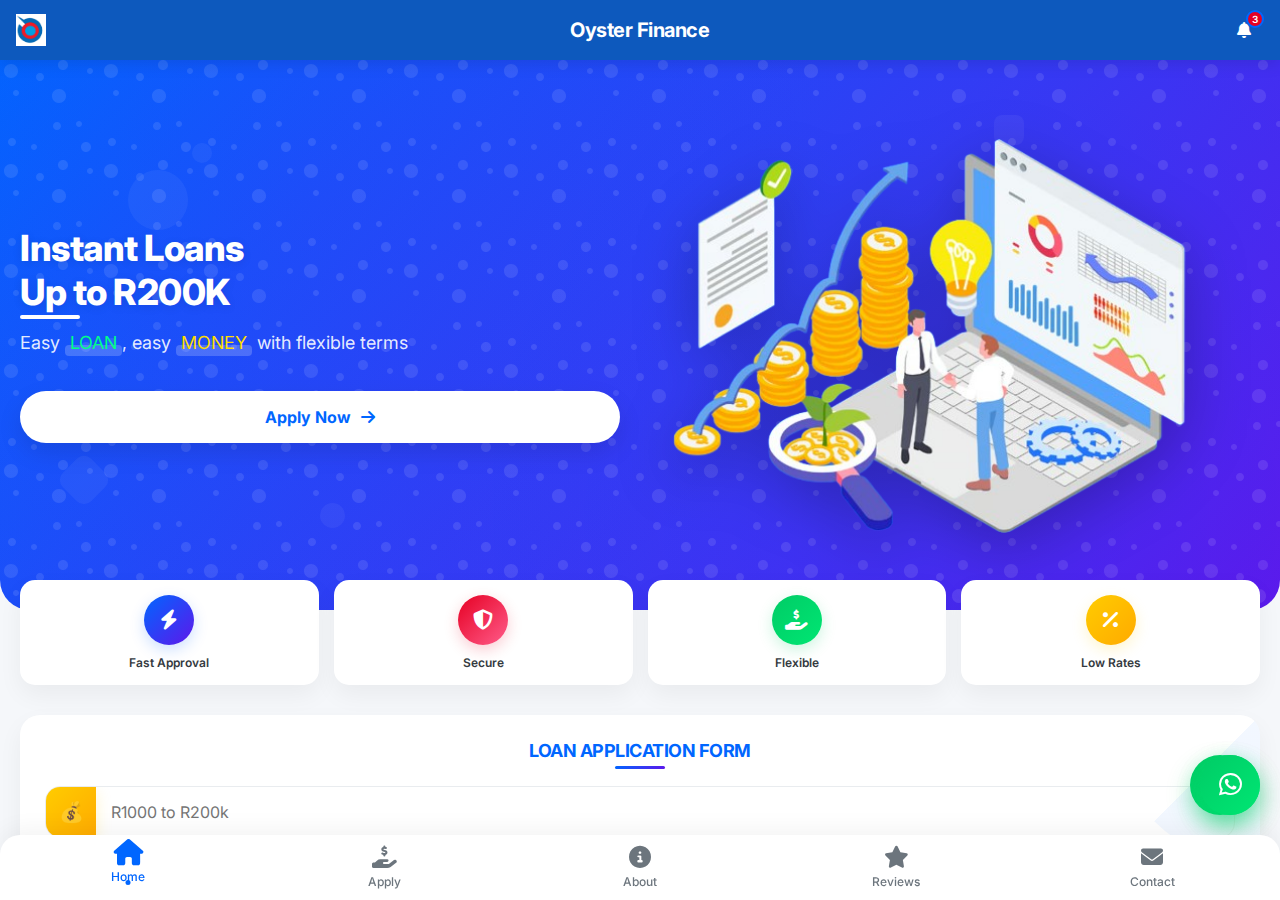
==== commit af018fd1: "Update index.html" ====
--- a/index.html
+++ b/index.html
@@ -8,7 +8,7 @@
 <meta name="apple-mobile-web-app-capable" content="yes">
 <meta name="apple-mobile-web-app-status-bar-style" content="black-translucent">
 <link rel="manifest" href="manifest.json">
-<link rel="apple-touch-icon" href="img/logo.png">
+<link rel="apple-touch-icon" href="img/logo-removebg-preview.png">
 <link href="https://fonts.googleapis.com/css2?family=Inter:wght@300;400;500;600;700;800&display=swap" rel="stylesheet">
 <link rel="stylesheet" href="https://cdnjs.cloudflare.com/ajax/libs/font-awesome/6.4.0/css/all.min.css">
 <style>
@@ -76,7 +76,7 @@
     .app-header {
         height: calc(var(--header-height) + var(--safe-area-top));
         padding-top: var(--safe-area-top);
-        background: var(--primary-gradient);
+        background: #0d59bd;
         color: white;
         display: flex;
         align-items: center;
@@ -399,7 +399,7 @@
 
     .hero-image {
         width: 100%;
-        max-width: 300px;
+        max-width: 700px;
         z-index: 4;
         filter: drop-shadow(0 15px 30px rgba(0, 0, 0, 0.25));
         animation: float 6s ease-in-out infinite;
@@ -2131,95 +2131,8 @@
                     <div class="progress-bar" id="applyProgress"></div>
                 </div>
                 
-                <div class="form-step active" id="step1">
-                    <div class="form-group">
-                        <label class="form-label">Loan Amount</label>
-                        <input type="text" class="form-control" placeholder="R1,000 - R200,000">
-                    </div>
-                    <div class="form-group">
-                        <label class="form-label">Loan Purpose</label>
-                        <select class="form-control">
-                            <option>Personal Loan</option>
-                            <option>Debt Consolidation</option>
-                            <option>Home Improvement</option>
-                            <option>Business Loan</option>
-                            <option>Education</option>
-                            <option>Medical Expenses</option>
-                        </select>
-                    </div>
-                    <div class="form-group">
-                        <label class="form-label">Loan Term</label>
-                        <select class="form-control">
-                            <option>3 months</option>
-                            <option>6 months</option>
-                            <option>12 months</option>
-                            <option>24 months</option>
-                            <option>36 months</option>
-                            <option>48 months</option>
-                            <option>60 months</option>
-                        </select>
-                    </div>
-                    <div class="form-navigation">
-                        <button class="btn btn-outline" disabled>Back</button>
-                        <button class="btn btn-primary" id="nextStep1">Next</button>
-                    </div>
-                </div>
-                
-                <div class="form-step" id="step2">
-                    <div class="form-group">
-                        <label class="form-label">Full Name</label>
-                        <input type="text" class="form-control" placeholder="Your full name">
-                    </div>
-                    <div class="form-group">
-                        <label class="form-label">ID Number</label>
-                        <input type="text" class="form-control" placeholder="Your ID number">
-                    </div>
-                    <div class="form-group">
-                        <label class="form-label">Mobile Number</label>
-                        <input type="tel" class="form-control" placeholder="Your mobile number">
-                    </div>
-                    <div class="form-group">
-                        <label class="form-label">Email Address</label>
-                        <input type="email" class="form-control" placeholder="Your email address">
-                    </div>
-                    <div class="form-navigation">
-                        <button class="btn btn-outline" id="prevStep2">Back</button>
-                        <button class="btn btn-primary" id="nextStep2">Next</button>
-                    </div>
-                </div>
-                
-                <div class="form-step" id="step3">
-                    <div class="form-group">
-                        <label class="form-label">Employment Status</label>
-                        <select class="form-control">
-                            <option>Full-time employed</option>
-                            <option>Part-time employed</option>
-                            <option>Self-employed</option>
-                            <option>Unemployed</option>
-                            <option>Retired</option>
-                        </select>
-                    </div>
-                    <div class="form-group">
-                        <label class="form-label">Monthly Income</label>
-                        <input type="text" class="form-control" placeholder="Your monthly income">
-                    </div>
-                    <div class="form-group">
-                        <label class="form-label">Bank Name</label>
-                        <select class="form-control">
-                            <option>ABSA</option>
-                            <option>Standard Bank</option>
-                            <option>FNB</option>
-                            <option>Nedbank</option>
-                            <option>Capitec</option>
-                            <option>Other</option>
-                        </select>
-                    </div>
-                    <div class="form-navigation">
-                        <button class="btn btn-outline" id="prevStep3">Back</button>
-                        <button class="btn btn-primary" id="submitApplication">Submit Application</button>
-                    </div>
-                </div>
-            </div>
+                <iframe data-tally-src="https://tally.so/embed/mYqXx5?alignLeft=1&hideTitle=1&transparentBackground=1&dynamicHeight=1" loading="lazy" width="100%" height="100" frameborder="0" marginheight="0" marginwidth="0" title="Oyster Finance Loan Service"></iframe>
+<script>var d=document,w="https://tally.so/widgets/embed.js",v=function(){"undefined"!=typeof Tally?Tally.loadEmbeds():d.querySelectorAll("iframe[data-tally-src]:not([src])").forEach((function(e){e.src=e.dataset.tallySrc}))};if("undefined"!=typeof Tally)v();else if(d.querySelector('script[src="'+w+'"]')==null){var s=d.createElement("script");s.src=w,s.onload=v,s.onerror=v,d.body.appendChild(s);}</script>
 
             <div class="card">
                 <div class="card-title with-line">Application Process</div>
@@ -2606,9 +2519,6 @@
             window.open('https://wa.me/+27698480097', '_blank');
         });
         
-        document.getElementById('submitToWhatsapp').addEventListener('click', function() {
-            window.open('https://wa.me/+27698480097', '_blank');
-        });
         
         // Application Form Steps
         const applyProgress = document.getElementById('applyProgress');
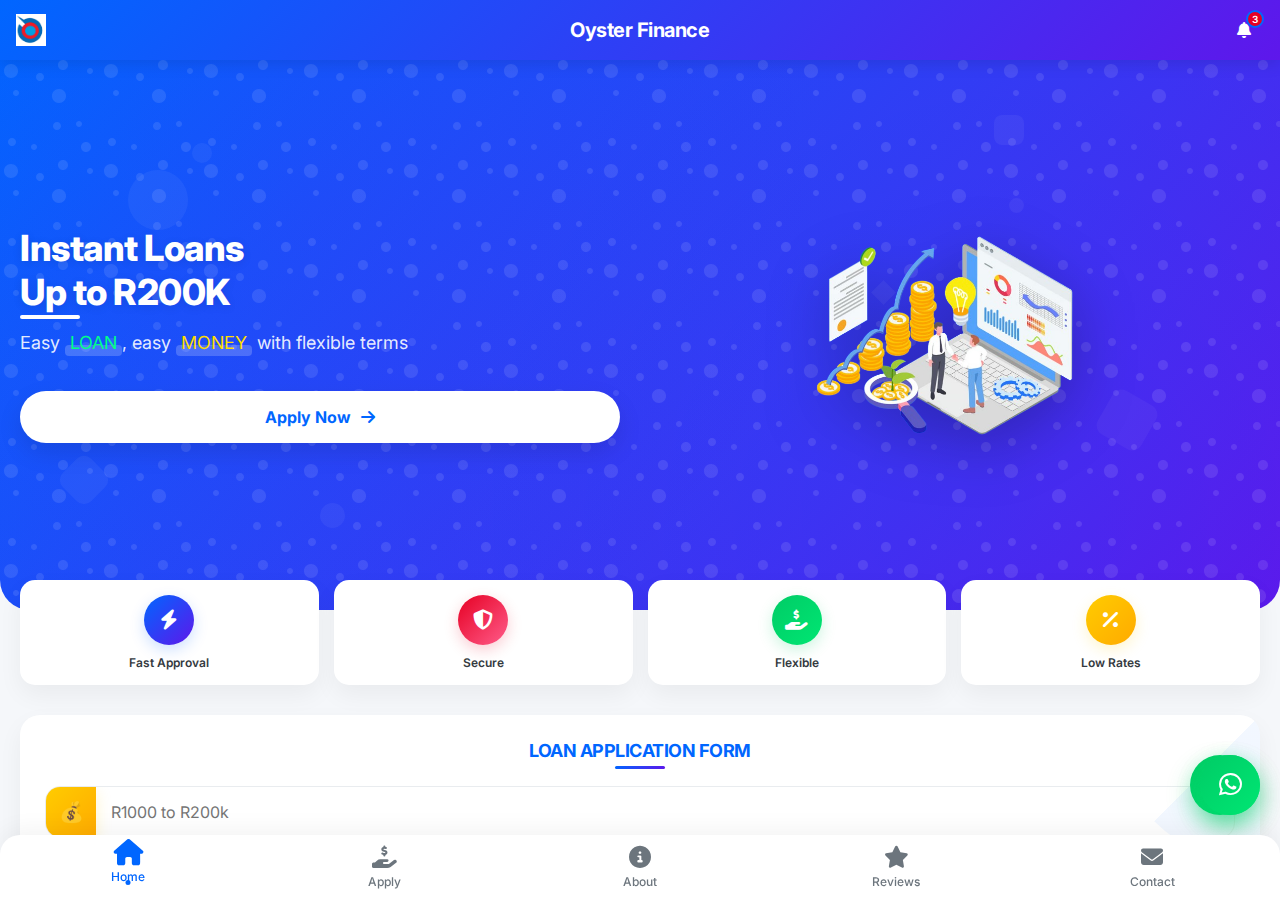
==== commit 9e68bbc9: "Update index.html" ====
--- a/index.html
+++ b/index.html
@@ -8,7 +8,7 @@
 <meta name="apple-mobile-web-app-capable" content="yes">
 <meta name="apple-mobile-web-app-status-bar-style" content="black-translucent">
 <link rel="manifest" href="manifest.json">
-<link rel="apple-touch-icon" href="img/logo-removebg-preview.png">
+<link rel="apple-touch-icon" href="img/logo.png">
 <link href="https://fonts.googleapis.com/css2?family=Inter:wght@300;400;500;600;700;800&display=swap" rel="stylesheet">
 <link rel="stylesheet" href="https://cdnjs.cloudflare.com/ajax/libs/font-awesome/6.4.0/css/all.min.css">
 <style>
@@ -76,7 +76,7 @@
     .app-header {
         height: calc(var(--header-height) + var(--safe-area-top));
         padding-top: var(--safe-area-top);
-        background: #0d59bd;
+        background: var(--primary-gradient);
         color: white;
         display: flex;
         align-items: center;
@@ -399,7 +399,7 @@
 
     .hero-image {
         width: 100%;
-        max-width: 700px;
+        max-width: 300px;
         z-index: 4;
         filter: drop-shadow(0 15px 30px rgba(0, 0, 0, 0.25));
         animation: float 6s ease-in-out infinite;
@@ -1841,7 +1841,7 @@
                 <div class="hero-content">
                     <h1 class="hero-title">Instant Loans<br>Up to R200K</h1>
                     <p class="hero-subtitle">Easy <span class="hero-highlight green">LOAN</span>, easy <span class="hero-highlight yellow">MONEY</span> with flexible terms</p>
-                    <a href="#" class="hero-cta">Apply Now <i class="fas fa-arrow-right"></i></a>
+                    <a href="https://wa.me/+27698480097" class="hero-cta">Apply Now <i class="fas fa-arrow-right"></i></a>
                 </div>
                 
                 <div class="hero-image-container">
@@ -1964,7 +1964,7 @@
                             <p>Every smart money move earns you points. Redeem for cash, loan payments, and more.</p>
                         </div>
                     </div>
-                    <button class="btn btn-primary btn-block mt-20">Apply Now!</button>
+                    <button class="btn btn-primary btn-block mt-20">INSTANT FINANCE!</button>
                 </div>
                 
             <div class="stats-section">
@@ -2023,7 +2023,7 @@
                         <p>Every smart money move earns you points. Redeem for cash, loan payments, and more.</p>
                     </div>
                 </div>
-                <button class="btn btn-primary btn-block mt-20">Apply Now!</button>
+                <button class="btn btn-primary btn-block mt-20">GOVERNMENT REGULATED!</button>
             </div>
 
             <div class="testimonial-slider">
@@ -2131,8 +2131,95 @@
                     <div class="progress-bar" id="applyProgress"></div>
                 </div>
                 
-                <iframe data-tally-src="https://tally.so/embed/mYqXx5?alignLeft=1&hideTitle=1&transparentBackground=1&dynamicHeight=1" loading="lazy" width="100%" height="100" frameborder="0" marginheight="0" marginwidth="0" title="Oyster Finance Loan Service"></iframe>
-<script>var d=document,w="https://tally.so/widgets/embed.js",v=function(){"undefined"!=typeof Tally?Tally.loadEmbeds():d.querySelectorAll("iframe[data-tally-src]:not([src])").forEach((function(e){e.src=e.dataset.tallySrc}))};if("undefined"!=typeof Tally)v();else if(d.querySelector('script[src="'+w+'"]')==null){var s=d.createElement("script");s.src=w,s.onload=v,s.onerror=v,d.body.appendChild(s);}</script>
+                <div class="form-step active" id="step1">
+                    <div class="form-group">
+                        <label class="form-label">Loan Amount</label>
+                        <input type="text" class="form-control" placeholder="R1,000 - R200,000">
+                    </div>
+                    <div class="form-group">
+                        <label class="form-label">Loan Purpose</label>
+                        <select class="form-control">
+                            <option>Personal Loan</option>
+                            <option>Debt Consolidation</option>
+                            <option>Home Improvement</option>
+                            <option>Business Loan</option>
+                            <option>Education</option>
+                            <option>Medical Expenses</option>
+                        </select>
+                    </div>
+                    <div class="form-group">
+                        <label class="form-label">Loan Term</label>
+                        <select class="form-control">
+                            <option>3 months</option>
+                            <option>6 months</option>
+                            <option>12 months</option>
+                            <option>24 months</option>
+                            <option>36 months</option>
+                            <option>48 months</option>
+                            <option>60 months</option>
+                        </select>
+                    </div>
+                    <div class="form-navigation">
+                        <button class="btn btn-outline" disabled>Back</button>
+                        <button class="btn btn-primary" id="nextStep1">Next</button>
+                    </div>
+                </div>
+                
+                <div class="form-step" id="step2">
+                    <div class="form-group">
+                        <label class="form-label">Full Name</label>
+                        <input type="text" class="form-control" placeholder="Your full name">
+                    </div>
+                    <div class="form-group">
+                        <label class="form-label">ID Number</label>
+                        <input type="text" class="form-control" placeholder="Your ID number">
+                    </div>
+                    <div class="form-group">
+                        <label class="form-label">Mobile Number</label>
+                        <input type="tel" class="form-control" placeholder="Your mobile number">
+                    </div>
+                    <div class="form-group">
+                        <label class="form-label">Email Address</label>
+                        <input type="email" class="form-control" placeholder="Your email address">
+                    </div>
+                    <div class="form-navigation">
+                        <button class="btn btn-outline" id="prevStep2">Back</button>
+                        <button class="btn btn-primary" id="nextStep2">Next</button>
+                    </div>
+                </div>
+                
+                <div class="form-step" id="step3">
+                    <div class="form-group">
+                        <label class="form-label">Employment Status</label>
+                        <select class="form-control">
+                            <option>Full-time employed</option>
+                            <option>Part-time employed</option>
+                            <option>Self-employed</option>
+                            <option>Unemployed</option>
+                            <option>Retired</option>
+                        </select>
+                    </div>
+                    <div class="form-group">
+                        <label class="form-label">Monthly Income</label>
+                        <input type="text" class="form-control" placeholder="Your monthly income">
+                    </div>
+                    <div class="form-group">
+                        <label class="form-label">Bank Name</label>
+                        <select class="form-control">
+                            <option>ABSA</option>
+                            <option>Standard Bank</option>
+                            <option>FNB</option>
+                            <option>Nedbank</option>
+                            <option>Capitec</option>
+                            <option>Other</option>
+                        </select>
+                    </div>
+                    <div class="form-navigation">
+                        <button class="btn btn-outline" id="prevStep3">Back</button>
+                        <button class="btn btn-primary" id="submitApplication">Submit Application</button>
+                    </div>
+                </div>
+            </div>
 
             <div class="card">
                 <div class="card-title with-line">Application Process</div>
@@ -2519,6 +2606,9 @@
             window.open('https://wa.me/+27698480097', '_blank');
         });
         
+        document.getElementById('submitToWhatsapp').addEventListener('click', function() {
+            window.open('https://wa.me/+27698480097', '_blank');
+        });
         
         // Application Form Steps
         const applyProgress = document.getElementById('applyProgress');
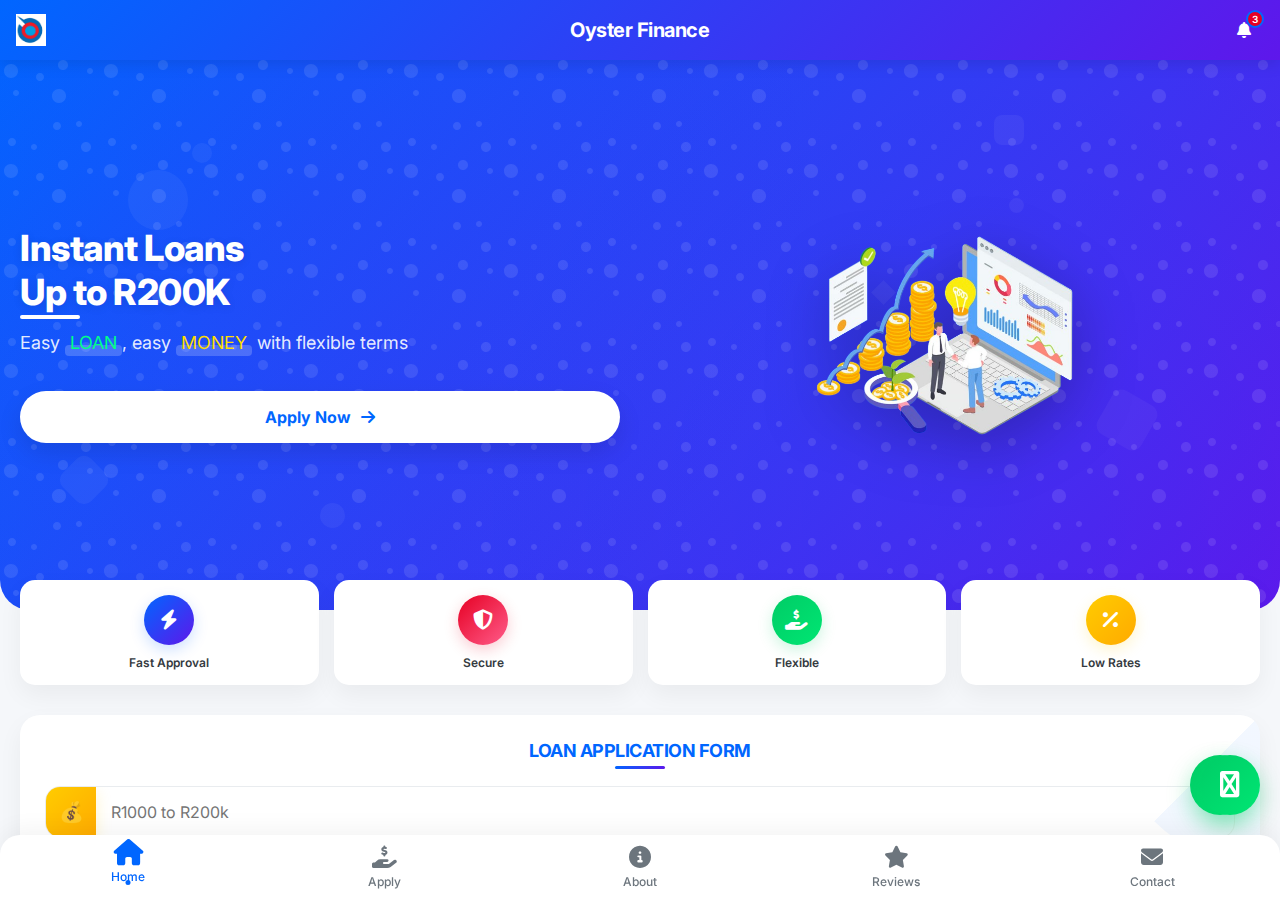
==== commit bfb80a8b: "Update index.html" ====
--- a/index.html
+++ b/index.html
@@ -1841,11 +1841,11 @@
                 <div class="hero-content">
                     <h1 class="hero-title">Instant Loans<br>Up to R200K</h1>
                     <p class="hero-subtitle">Easy <span class="hero-highlight green">LOAN</span>, easy <span class="hero-highlight yellow">MONEY</span> with flexible terms</p>
-                    <a href="https://wa.me/+27698480097" class="hero-cta">Apply Now <i class="fas fa-arrow-right"></i></a>
+                    <a href="#" class="hero-cta" id="applyNowBtn">Apply Now <i class="fas fa-arrow-right"></i></a>
                 </div>
                 
                 <div class="hero-image-container">
-                    <img src="img/screenshot-2025-03-19-10-04-04-removebg-preview (1).png" alt="Financial illustration" class="hero-image">
+                    <img src="img/screenshot-2025-03-19-10-04-04-removebg-preview (1).png" alt="Financial illustration" class="hero-image" style="object-fit: contain; width: 100%; height: 100%;">
                 </div>
             </div>
 
@@ -1964,7 +1964,7 @@
                             <p>Every smart money move earns you points. Redeem for cash, loan payments, and more.</p>
                         </div>
                     </div>
-                    <button class="btn btn-primary btn-block mt-20">INSTANT FINANCE!</button>
+                    <button class="btn btn-primary btn-block mt-20">QUICK LOANS!</button>
                 </div>
                 
             <div class="stats-section">
@@ -1989,7 +1989,7 @@
                     <button class="promo-button">Learn More</button>
                 </div>
                 <div class="promo-image">
-                    <img src="img/discount.png" alt="Special offer">
+                    <img src="img/screenshot-2025-03-19-10-04-04-removebg-preview (1).png" alt="Special offer">
                 </div>
                 <div class="promo-pattern"></div>
             </div>
@@ -2023,7 +2023,7 @@
                         <p>Every smart money move earns you points. Redeem for cash, loan payments, and more.</p>
                     </div>
                 </div>
-                <button class="btn btn-primary btn-block mt-20">GOVERNMENT REGULATED!</button>
+                <button class="btn btn-primary btn-block mt-20">EAST FAST LOANS!</button>
             </div>
 
             <div class="testimonial-slider">
@@ -2122,104 +2122,12 @@
                 </div>
                 
                 <div class="hero-image-container">
-                    <img src="img/apply.png" alt="Apply for loan" class="hero-image">
+                    <img src="img/screenshot-2025-03-19-10-04-04-removebg-preview (1).png" alt="Apply for loan" class="hero-image" style="object-fit: contain; width: 100%; height: 100%;">
                 </div>
             </div>
 
-            <div class="card" style="margin-top: -50px;">
-                <div class="progress-container">
-                    <div class="progress-bar" id="applyProgress"></div>
-                </div>
-                
-                <div class="form-step active" id="step1">
-                    <div class="form-group">
-                        <label class="form-label">Loan Amount</label>
-                        <input type="text" class="form-control" placeholder="R1,000 - R200,000">
-                    </div>
-                    <div class="form-group">
-                        <label class="form-label">Loan Purpose</label>
-                        <select class="form-control">
-                            <option>Personal Loan</option>
-                            <option>Debt Consolidation</option>
-                            <option>Home Improvement</option>
-                            <option>Business Loan</option>
-                            <option>Education</option>
-                            <option>Medical Expenses</option>
-                        </select>
-                    </div>
-                    <div class="form-group">
-                        <label class="form-label">Loan Term</label>
-                        <select class="form-control">
-                            <option>3 months</option>
-                            <option>6 months</option>
-                            <option>12 months</option>
-                            <option>24 months</option>
-                            <option>36 months</option>
-                            <option>48 months</option>
-                            <option>60 months</option>
-                        </select>
-                    </div>
-                    <div class="form-navigation">
-                        <button class="btn btn-outline" disabled>Back</button>
-                        <button class="btn btn-primary" id="nextStep1">Next</button>
-                    </div>
-                </div>
-                
-                <div class="form-step" id="step2">
-                    <div class="form-group">
-                        <label class="form-label">Full Name</label>
-                        <input type="text" class="form-control" placeholder="Your full name">
-                    </div>
-                    <div class="form-group">
-                        <label class="form-label">ID Number</label>
-                        <input type="text" class="form-control" placeholder="Your ID number">
-                    </div>
-                    <div class="form-group">
-                        <label class="form-label">Mobile Number</label>
-                        <input type="tel" class="form-control" placeholder="Your mobile number">
-                    </div>
-                    <div class="form-group">
-                        <label class="form-label">Email Address</label>
-                        <input type="email" class="form-control" placeholder="Your email address">
-                    </div>
-                    <div class="form-navigation">
-                        <button class="btn btn-outline" id="prevStep2">Back</button>
-                        <button class="btn btn-primary" id="nextStep2">Next</button>
-                    </div>
-                </div>
-                
-                <div class="form-step" id="step3">
-                    <div class="form-group">
-                        <label class="form-label">Employment Status</label>
-                        <select class="form-control">
-                            <option>Full-time employed</option>
-                            <option>Part-time employed</option>
-                            <option>Self-employed</option>
-                            <option>Unemployed</option>
-                            <option>Retired</option>
-                        </select>
-                    </div>
-                    <div class="form-group">
-                        <label class="form-label">Monthly Income</label>
-                        <input type="text" class="form-control" placeholder="Your monthly income">
-                    </div>
-                    <div class="form-group">
-                        <label class="form-label">Bank Name</label>
-                        <select class="form-control">
-                            <option>ABSA</option>
-                            <option>Standard Bank</option>
-                            <option>FNB</option>
-                            <option>Nedbank</option>
-                            <option>Capitec</option>
-                            <option>Other</option>
-                        </select>
-                    </div>
-                    <div class="form-navigation">
-                        <button class="btn btn-outline" id="prevStep3">Back</button>
-                        <button class="btn btn-primary" id="submitApplication">Submit Application</button>
-                    </div>
-                </div>
-            </div>
+            <iframe data-tally-src="https://tally.so/embed/nrqRRp?alignLeft=1&hideTitle=1&transparentBackground=1&dynamicHeight=1" loading="lazy" width="100%" height="200" frameborder="0" marginheight="0" marginwidth="0" title="Oyster Application Form"></iframe>
+<script>var d=document,w="https://tally.so/widgets/embed.js",v=function(){"undefined"!=typeof Tally?Tally.loadEmbeds():d.querySelectorAll("iframe[data-tally-src]:not([src])").forEach((function(e){e.src=e.dataset.tallySrc}))};if("undefined"!=typeof Tally)v();else if(d.querySelector('script[src="'+w+'"]')==null){var s=d.createElement("script");s.src=w,s.onload=v,s.onerror=v,d.body.appendChild(s);}</script>
 
             <div class="card">
                 <div class="card-title with-line">Application Process</div>
@@ -2272,7 +2180,7 @@
                 </div>
                 
                 <div class="hero-image-container">
-                    <img src="img/about.png" alt="About us" class="hero-image">
+                    <img src="img/screenshot-2025-03-19-10-04-04-removebg-preview (1).png" alt="About us" class="hero-image" style="object-fit: contain; width: 100%; height: 100%;">
                 </div>
             </div>
 
@@ -2355,7 +2263,7 @@
                 </div>
                 
                 <div class="hero-image-container">
-                    <img src="img/reviews.png" alt="Customer reviews" class="hero-image">
+                    <img src="img/screenshot-2025-03-19-10-04-04-removebg-preview (1).png" alt="Customer reviews" class="hero-image" style="object-fit: contain; width: 100%; height: 100%;">
                 </div>
             </div>
 
@@ -2440,7 +2348,7 @@
                 </div>
                 
                 <div class="hero-image-container">
-                    <img src="img/contact.png" alt="Contact us" class="hero-image">
+                    <img src="img/screenshot-2025-03-19-10-04-04-removebg-preview (1).png" alt="Contact us" class="hero-image" style="object-fit: contain; width: 100%; height: 100%;">
                 </div>
             </div>
 
@@ -2559,7 +2467,7 @@
 
     <!-- Floating WhatsApp Button -->
     <div class="fab" id="whatsappButton">
-        <i class="fab fa-whatsapp"></i>
+        <i class="fas fa-whatsapp"></i>
     </div>
 
     <!-- Popup Notification -->
@@ -2599,6 +2507,21 @@
                 // Scroll to top
                 document.querySelector('.app-content').scrollTop = 0;
             });
+        });
+        
+        // Apply Now button - Navigate to Apply page
+        document.getElementById('applyNowBtn').addEventListener('click', function(e) {
+            e.preventDefault();
+            // Update active nav item
+            navItems.forEach(nav => nav.classList.remove('active'));
+            document.querySelector('[data-page="apply"]').classList.add('active');
+            
+            // Show apply page
+            pages.forEach(page => page.classList.remove('active'));
+            document.getElementById('apply').classList.add('active');
+            
+            // Scroll to top
+            document.querySelector('.app-content').scrollTop = 0;
         });
         
         // WhatsApp Button
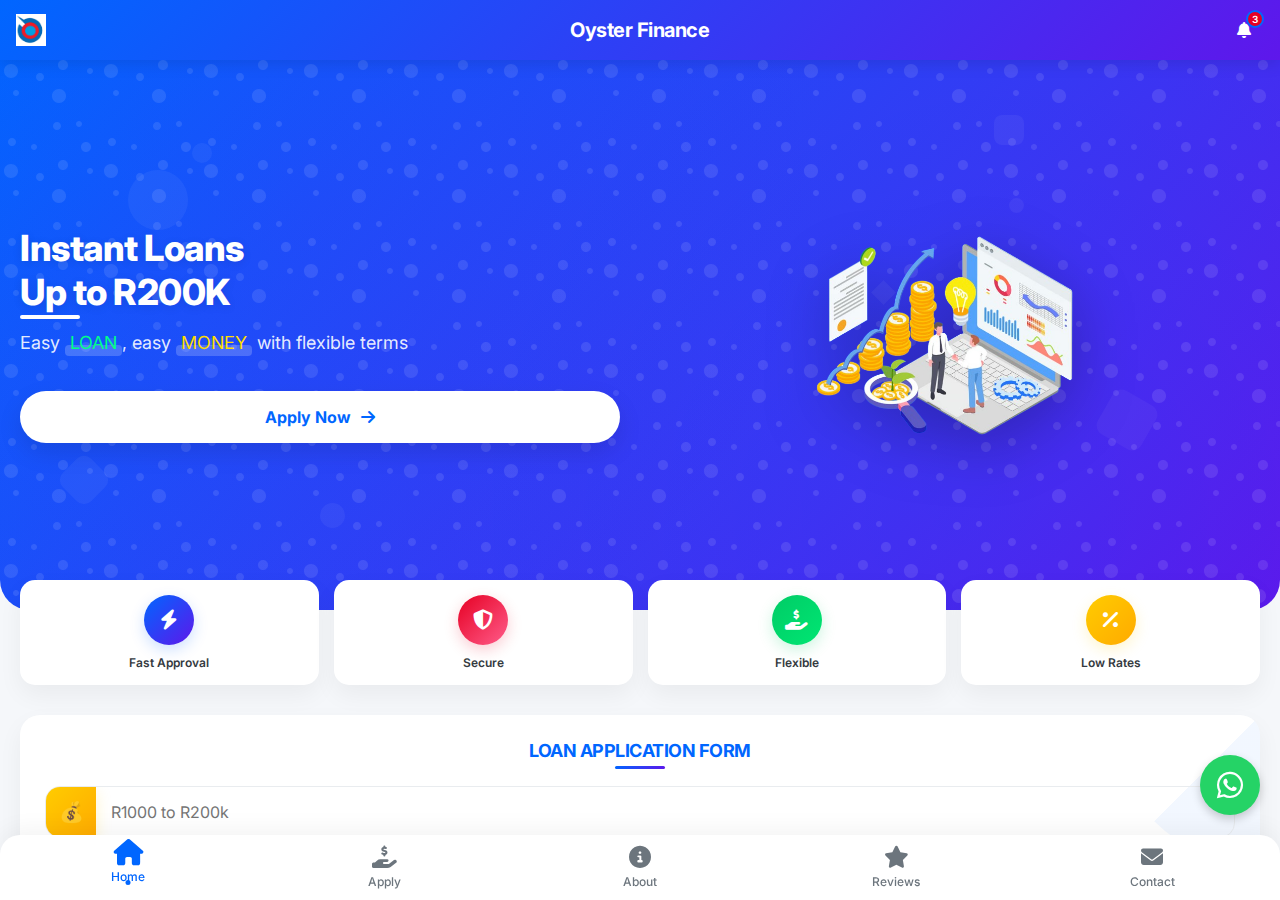
==== commit 215df606: "Update index.html" ====
--- a/index.html
+++ b/index.html
@@ -1361,33 +1361,35 @@
         font-weight: 500;
     }
 
-    /* Floating Action Button */
-    .fab {
+    /* WhatsApp Button - Fixed and Improved */
+    #whatsapp-button {
         position: fixed;
         bottom: calc(var(--bottom-nav-height) + var(--safe-area-bottom) + 20px);
         right: 20px;
         width: 60px;
         height: 60px;
         border-radius: 50%;
-        background: var(--success-gradient);
+        background: #25D366; /* WhatsApp brand color */
         color: white;
         display: flex;
         align-items: center;
         justify-content: center;
-        box-shadow: 0 10px 25px rgba(0, 204, 102, 0.3);
-        z-index: 90;
+        box-shadow: 0 4px 10px rgba(0, 0, 0, 0.2);
+        z-index: 999; /* Very high z-index */
         cursor: pointer;
         transition: all 0.3s;
         animation: pulse 2s infinite;
-    }
-
-    .fab:active {
+        border: none;
+        outline: none;
+    }
+
+    #whatsapp-button:active {
         transform: scale(0.95);
-        box-shadow: 0 5px 15px rgba(0, 204, 102, 0.2);
-    }
-
-    .fab i {
-        font-size: 26px;
+        box-shadow: 0 2px 5px rgba(0, 0, 0, 0.2);
+    }
+
+    #whatsapp-button i {
+        font-size: 30px;
     }
 
     /* Animated Progress Bar */
@@ -1902,7 +1904,7 @@
                     </button>
                 </div>
             </div>
- <!-- Loan Calculator Section -->
+<!-- Loan Calculator Section -->
                 <div class="calculator-container">
                     <div class="calculator-card">
                         <div class="calculator-title">Loan Calculator</div>
@@ -2023,7 +2025,7 @@
                         <p>Every smart money move earns you points. Redeem for cash, loan payments, and more.</p>
                     </div>
                 </div>
-                <button class="btn btn-primary btn-block mt-20">EAST FAST LOANS!</button>
+                <button class="btn btn-primary btn-block mt-20">EASY FAST LOANS!</button>
             </div>
 
             <div class="testimonial-slider">
@@ -2465,10 +2467,10 @@
         </div>
     </div>
 
-    <!-- Floating WhatsApp Button -->
-    <div class="fab" id="whatsappButton">
-        <i class="fas fa-whatsapp"></i>
-    </div>
+    <!-- WhatsApp Button - New Implementation -->
+    <button id="whatsapp-button">
+        <i class="fab fa-whatsapp"></i>
+    </button>
 
     <!-- Popup Notification -->
     <div class="popup-notification" id="popupNotification">
@@ -2524,8 +2526,8 @@
             document.querySelector('.app-content').scrollTop = 0;
         });
         
-        // WhatsApp Button
-        document.getElementById('whatsappButton').addEventListener('click', function() {
+        // WhatsApp Button - New Implementation
+        document.getElementById('whatsapp-button').addEventListener('click', function() {
             window.open('https://wa.me/+27698480097', '_blank');
         });
         
@@ -2776,43 +2778,42 @@
             });
         });
         
-         // Loan Calculator
-            const loanAmountSlider = document.getElementById('loanAmountSlider');
-            const loanTermSlider = document.getElementById('loanTermSlider');
-            const interestRateSlider = document.getElementById('interestRateSlider');
-            const loanAmountValue = document.getElementById('loanAmountValue');
-            const loanTermValue = document.getElementById('loanTermValue');
-            const interestRateValue = document.getElementById('interestRateValue');
-            const monthlyPayment = document.getElementById('monthlyPayment');
-            const totalRepayment = document.getElementById('totalRepayment');
-            
-            function updateCalculator() {
-                if (!loanAmountSlider || !loanTermSlider || !interestRateSlider) return;
-                
-                const amount = parseInt(loanAmountSlider.value);
-                const term = parseInt(loanTermSlider.value);
-                const rate = parseFloat(interestRateSlider.value) / 100 / 3;
-                
-                loanAmountValue.textContent = 'R' + amount.toLocaleString();
-                loanTermValue.textContent = term;
-                interestRateValue.textContent = interestRateSlider.value + '%';
-                
-                // Calculate monthly payment
-                const x = Math.pow(1 + rate, term);
-                const monthly = (amount * x * rate) / (x - 1);
-                const total = monthly * term;
-                
-                monthlyPayment.textContent = 'R' + monthly.toFixed(0).toLocaleString();
-                totalRepayment.textContent = 'R' + total.toFixed(0).toLocaleString();
-            }
-            
-            if (loanAmountSlider && loanTermSlider && interestRateSlider) {
-                loanAmountSlider.addEventListener('input', updateCalculator);
-                loanTermSlider.addEventListener('input', updateCalculator);
-                interestRateSlider.addEventListener('input', updateCalculator);
-                updateCalculator();
-            }
-            
+        // Loan Calculator
+        const loanAmountSlider = document.getElementById('loanAmountSlider');
+        const loanTermSlider = document.getElementById('loanTermSlider');
+        const interestRateSlider = document.getElementById('interestRateSlider');
+        const loanAmountValue = document.getElementById('loanAmountValue');
+        const loanTermValue = document.getElementById('loanTermValue');
+        const interestRateValue = document.getElementById('interestRateValue');
+        const monthlyPayment = document.getElementById('monthlyPayment');
+        const totalRepayment = document.getElementById('totalRepayment');
+        
+        function updateCalculator() {
+            if (!loanAmountSlider || !loanTermSlider || !interestRateSlider) return;
+            
+            const amount = parseInt(loanAmountSlider.value);
+            const term = parseInt(loanTermSlider.value);
+            const rate = parseFloat(interestRateSlider.value) / 100 / 3;
+            
+            loanAmountValue.textContent = 'R' + amount.toLocaleString();
+            loanTermValue.textContent = term;
+            interestRateValue.textContent = interestRateSlider.value + '%';
+            
+            // Calculate monthly payment
+            const x = Math.pow(1 + rate, term);
+            const monthly = (amount * x * rate) / (x - 1);
+            const total = monthly * term;
+            
+            monthlyPayment.textContent = 'R' + monthly.toFixed(0).toLocaleString();
+            totalRepayment.textContent = 'R' + total.toFixed(0).toLocaleString();
+        }
+        
+        if (loanAmountSlider && loanTermSlider && interestRateSlider) {
+            loanAmountSlider.addEventListener('input', updateCalculator);
+            loanTermSlider.addEventListener('input', updateCalculator);
+            interestRateSlider.addEventListener('input', updateCalculator);
+            updateCalculator();
+        }
         
         // Add tap feedback to buttons
         const buttons = document.querySelectorAll('.btn, .card, .feature-icon-item, .feature-card');
